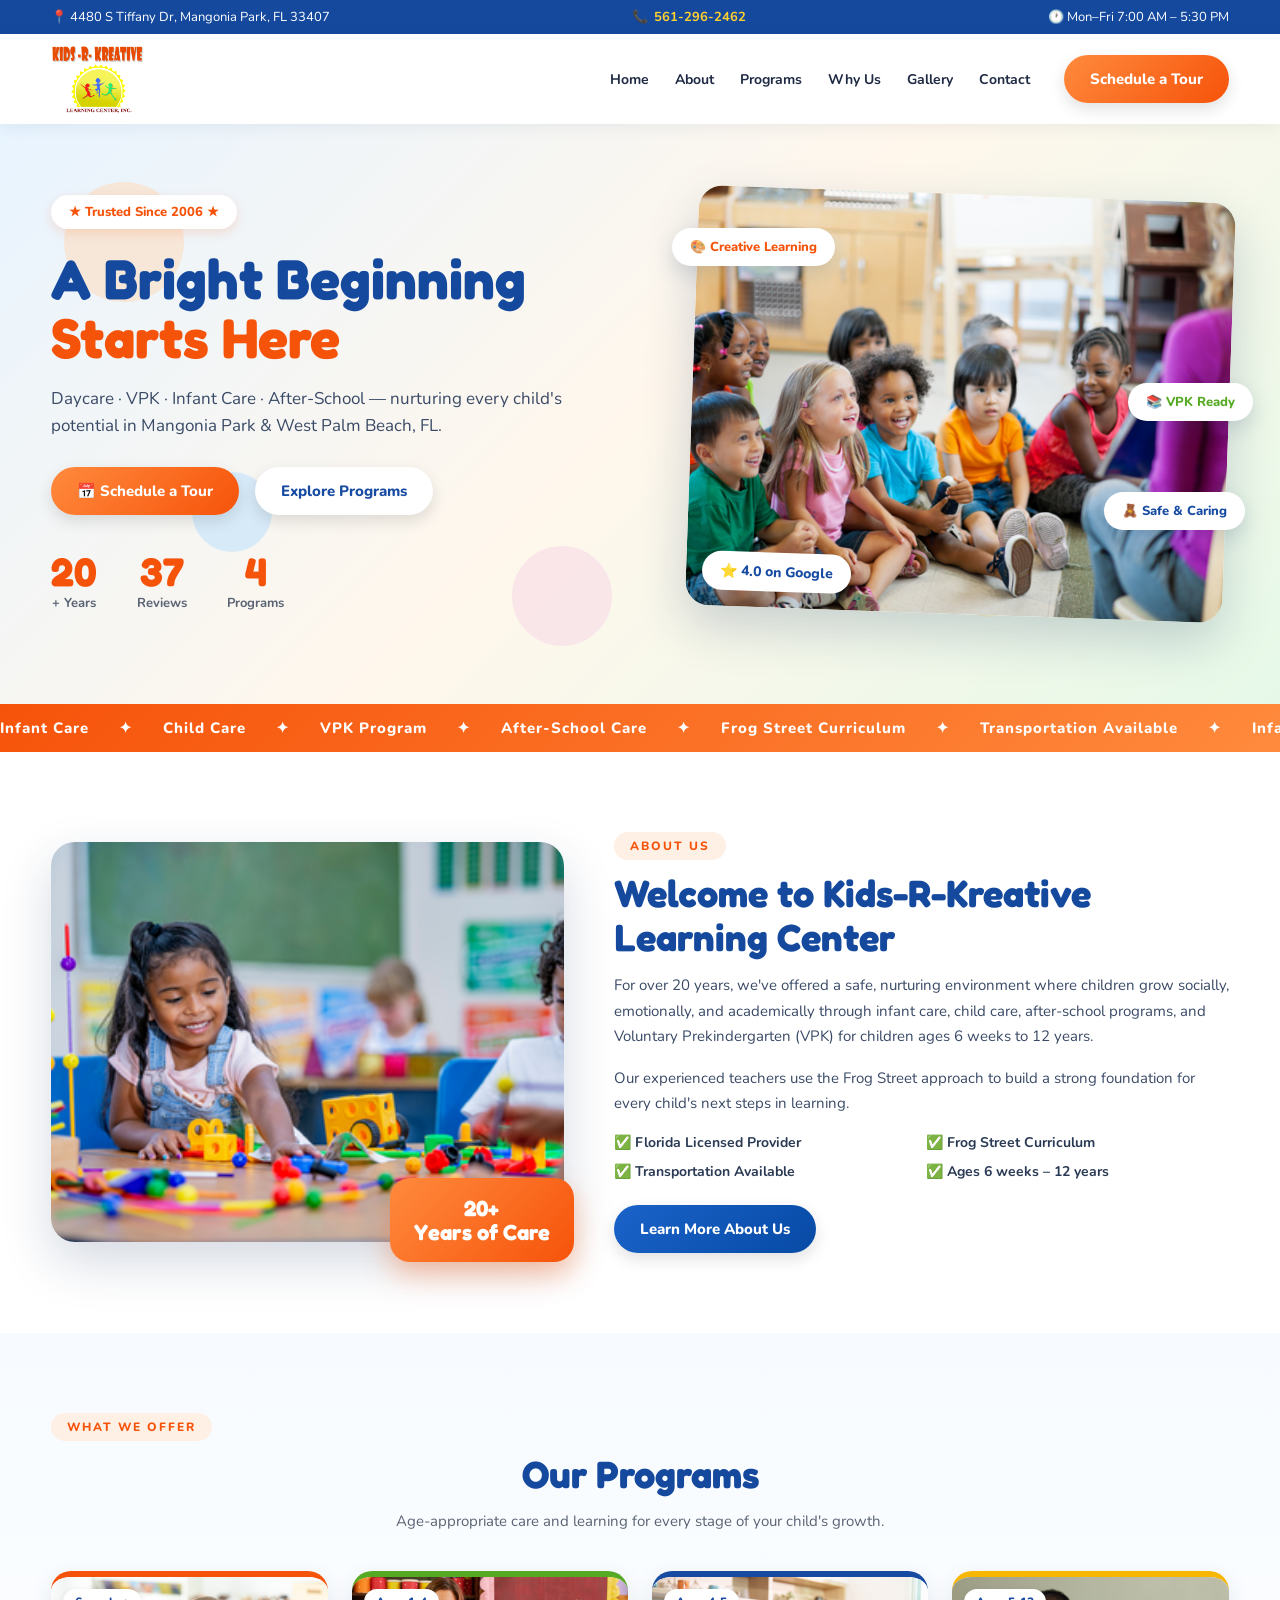
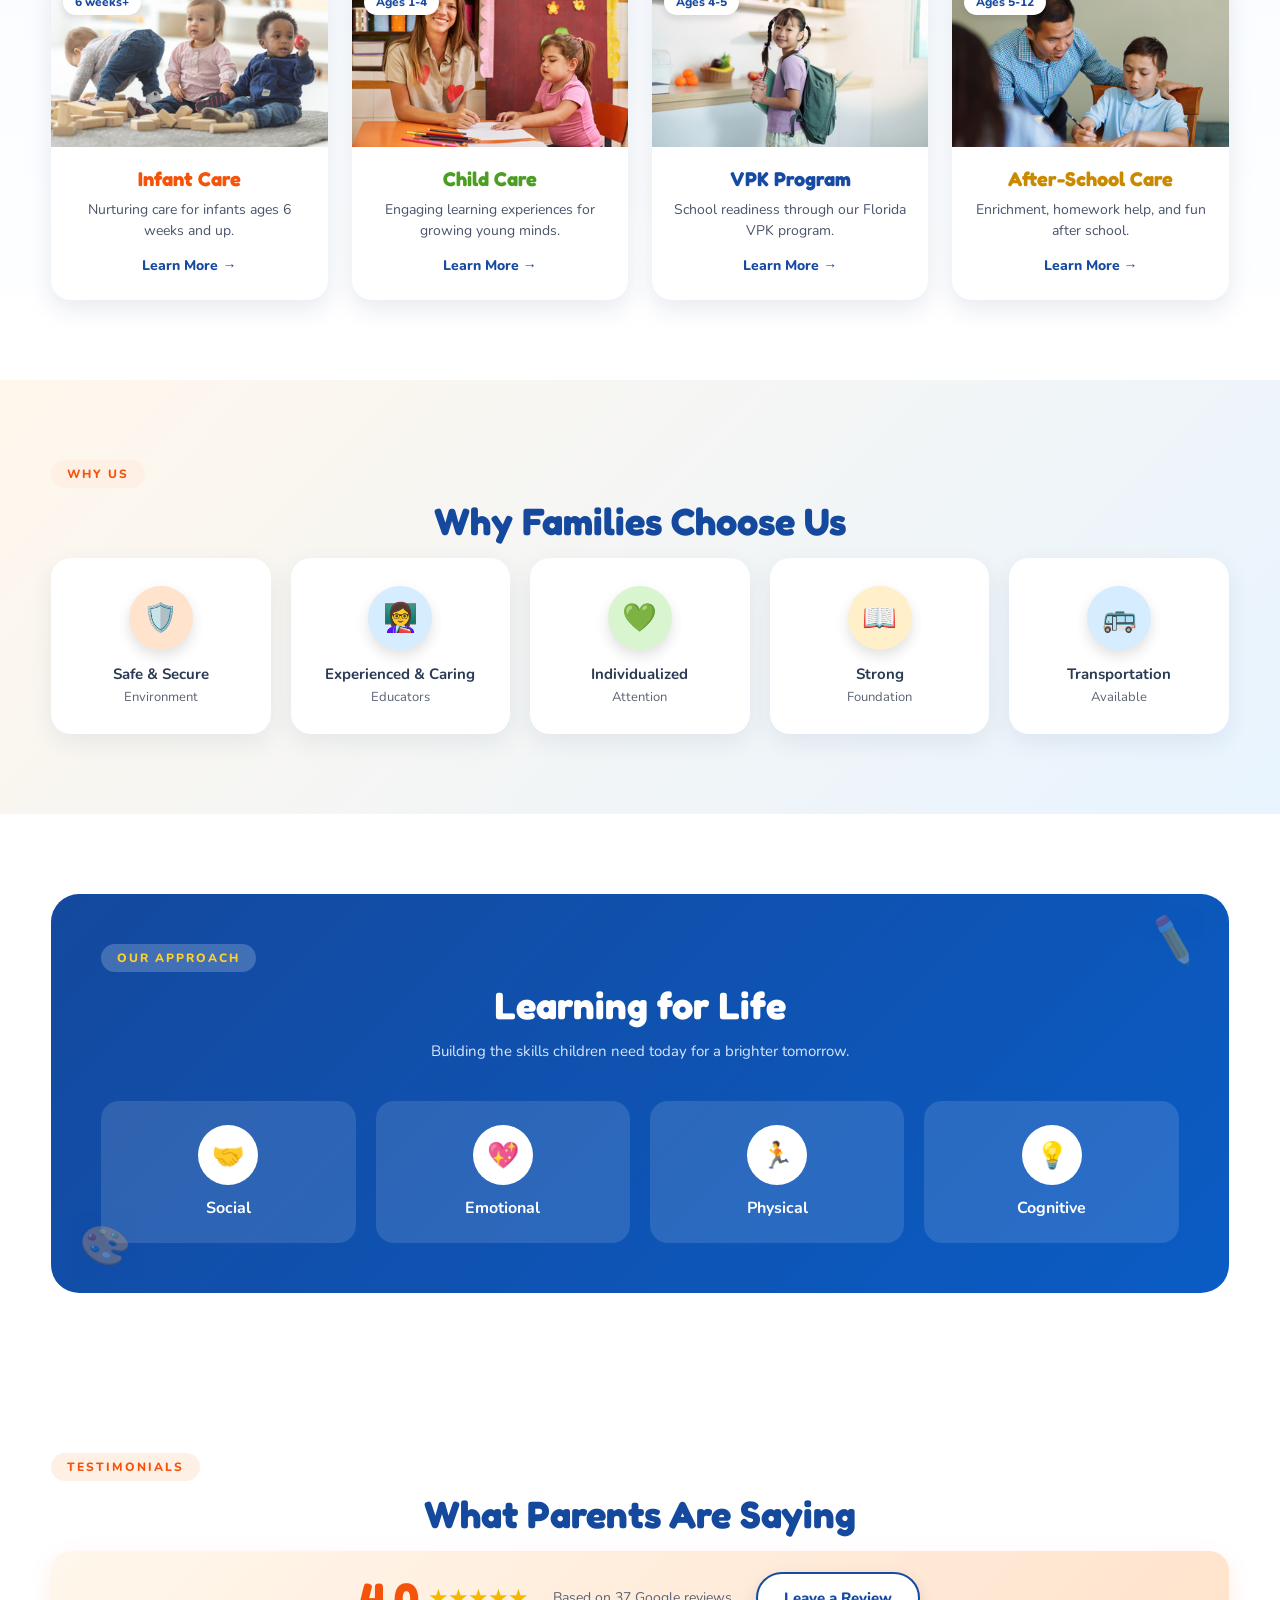
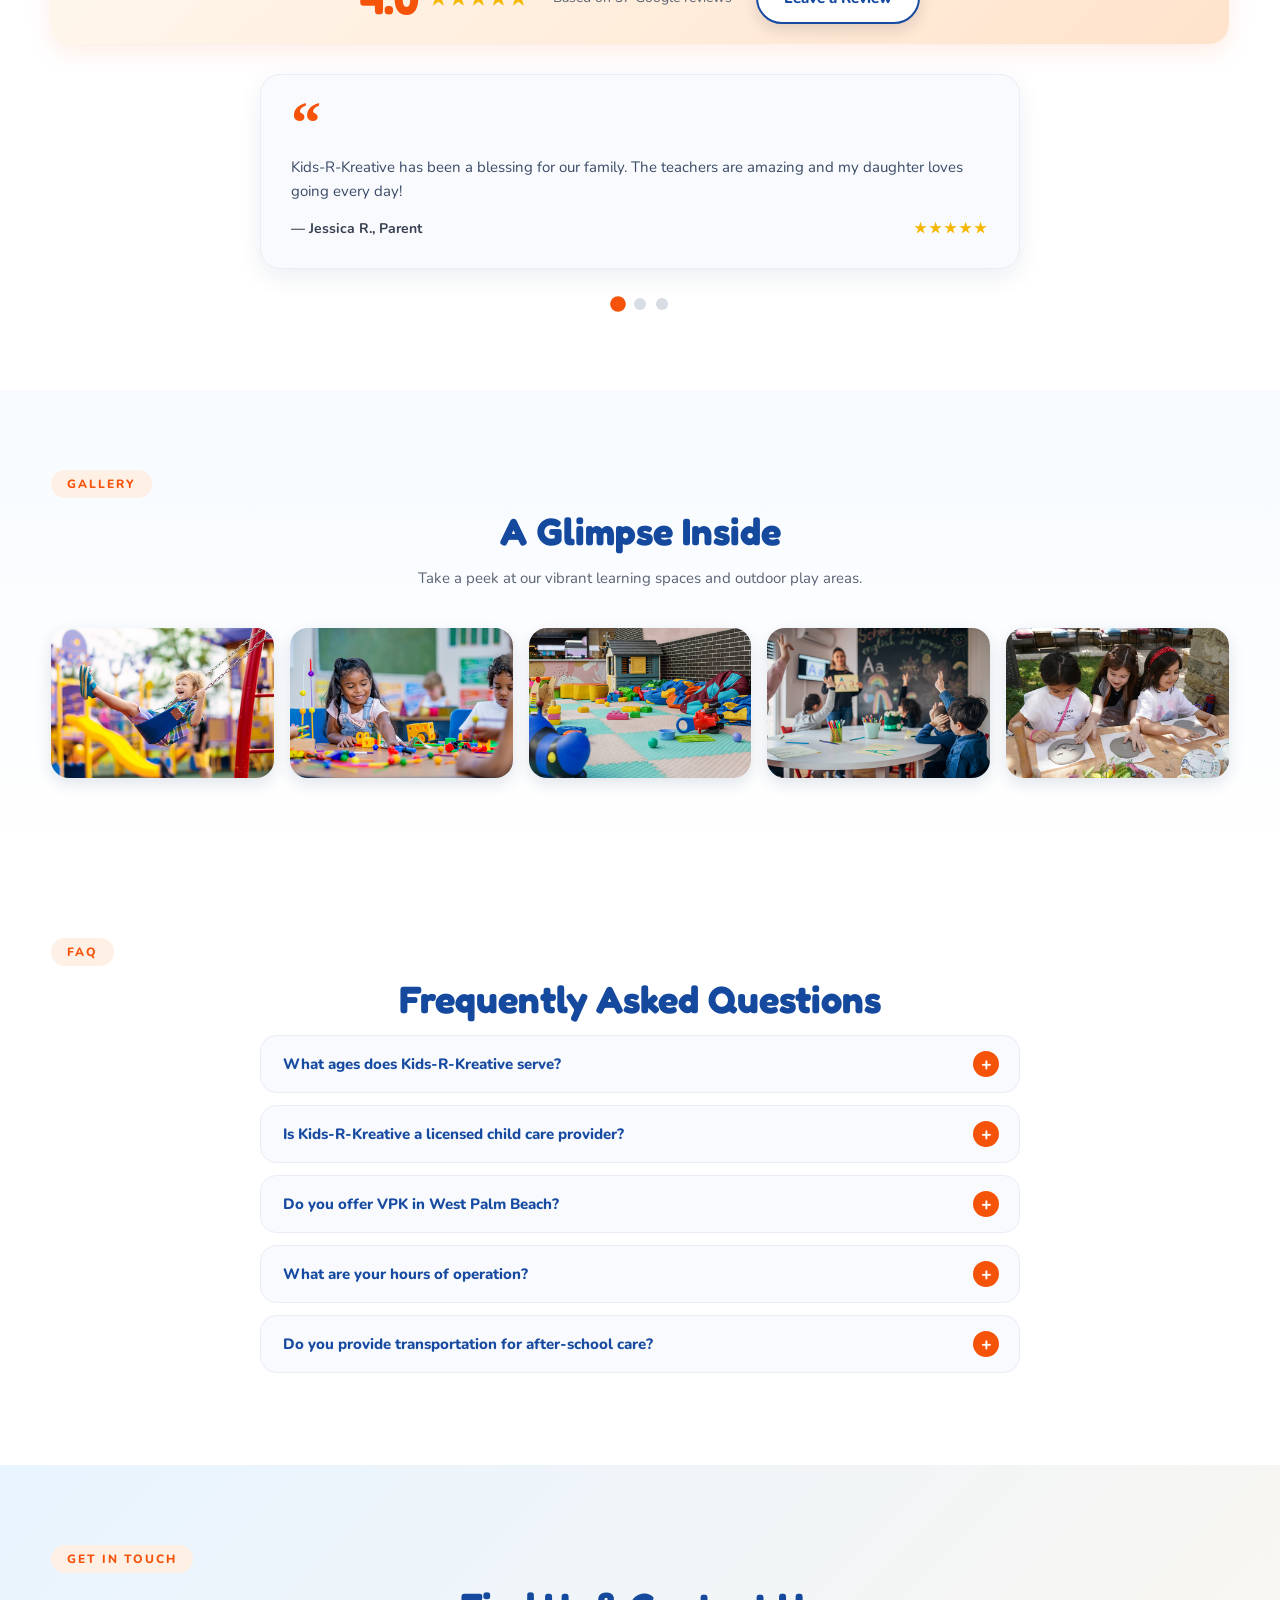
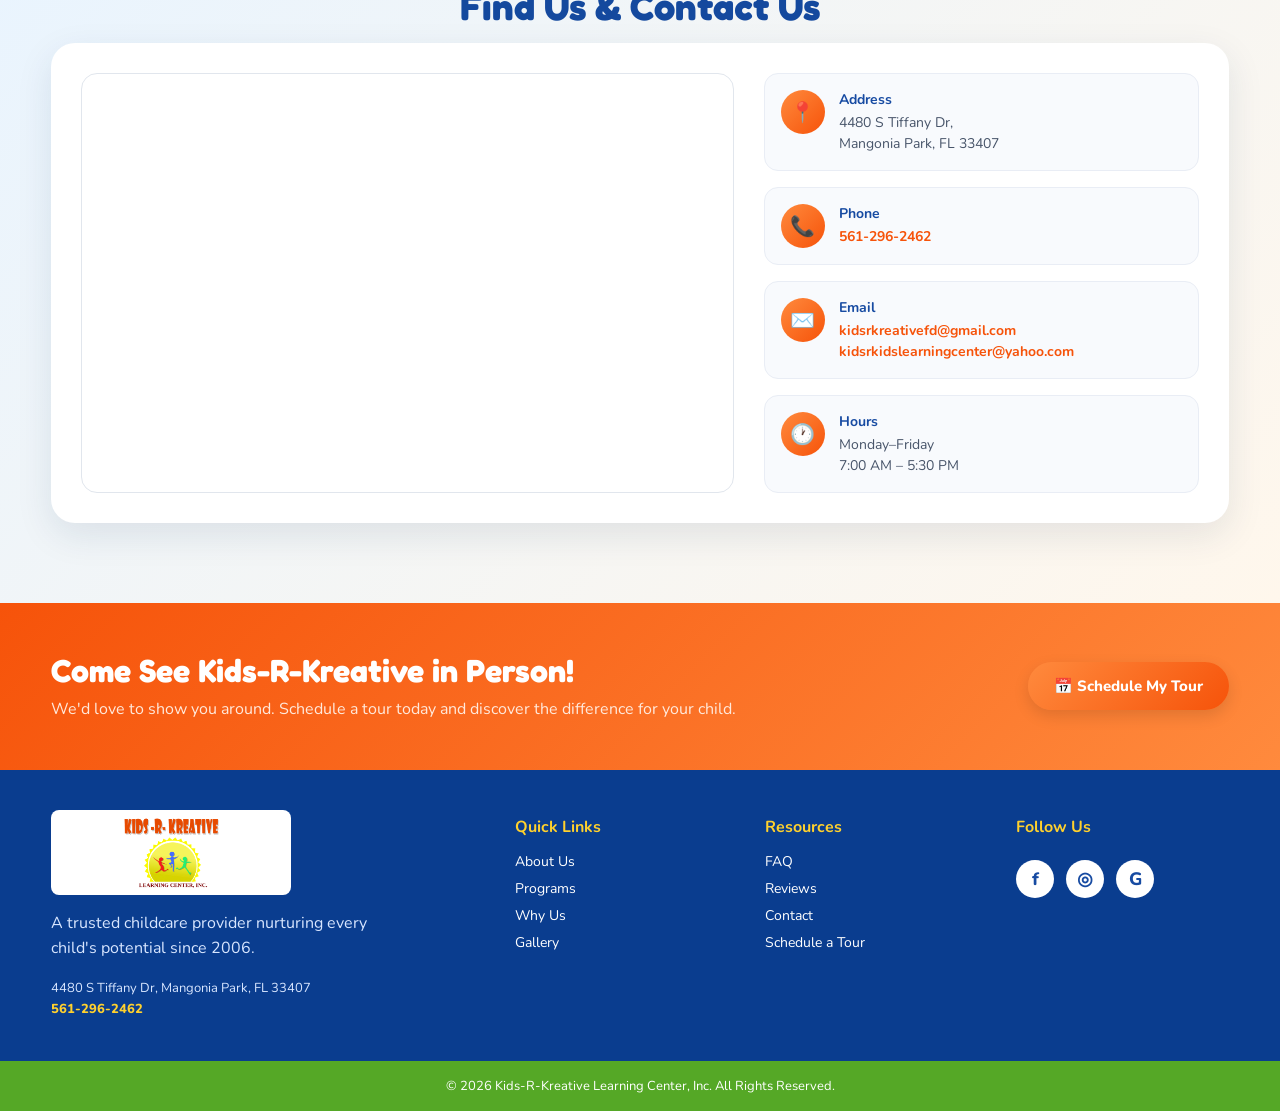
==== index2.html @ 8542444c "Add index2.html and style2.css with completely different modern bright layout" ====
<!doctype html>
<html lang="en">
<head>
  <meta charset="utf-8">
  <meta name="viewport" content="width=device-width, initial-scale=1">
  <title>Kids-R-Kreative Learning Center | Daycare & VPK in Mangonia Park, FL</title>
  <meta name="description" content="Kids-R-Kreative Learning Center offers trusted daycare, infant care, child care, VPK, and after-school programs in Mangonia Park & West Palm Beach, FL. Serving families since 2006. Call 561-296-2462.">
  <link rel="preconnect" href="https://fonts.googleapis.com">
  <link rel="preconnect" href="https://fonts.gstatic.com" crossorigin>
  <link href="https://fonts.googleapis.com/css2?family=Fredoka:wght@400;500;600;700&family=Nunito:wght@400;600;700;800&display=swap" rel="stylesheet">
  <link rel="stylesheet" href="style2.css">
</head>
<body>

  <!-- ===== Top Bar ===== -->
  <div class="topbar">
    <div class="container topbar-inner">
      <span class="topbar-item">📍 4480 S Tiffany Dr, Mangonia Park, FL 33407</span>
      <span class="topbar-item">📞 <a href="tel:+15612962462">561-296-2462</a></span>
      <span class="topbar-item">🕐 Mon–Fri 7:00 AM – 5:30 PM</span>
    </div>
  </div>

  <!-- ===== Header ===== -->
  <header class="header">
    <div class="container header-inner">
      <a href="#" class="logo"><img src="assets/kids-r-kreative-logo.png" alt="Kids-R-Kreative Learning Center, Inc."></a>
      <nav class="nav" id="nav">
        <a href="#home">Home</a>
        <a href="#about">About</a>
        <a href="#programs">Programs</a>
        <a href="#why">Why Us</a>
        <a href="#gallery">Gallery</a>
        <a href="#contact">Contact</a>
      </nav>
      <a class="btn btn-orange" href="#tour">Schedule a Tour</a>
      <button class="nav-toggle" id="navToggle" aria-label="Menu">☰</button>
    </div>
  </header>

  <!-- ===== Hero ===== -->
  <section class="hero" id="home">
    <div class="hero-bg">
      <span class="bubble b1"></span>
      <span class="bubble b2"></span>
      <span class="bubble b3"></span>
      <span class="bubble b4"></span>
      <span class="bubble b5"></span>
    </div>
    <div class="container hero-inner">
      <div class="hero-copy">
        <span class="hero-badge">★ Trusted Since 2006 ★</span>
        <h1>A Bright Beginning <span>Starts Here</span></h1>
        <p>Daycare · VPK · Infant Care · After-School — nurturing every child's potential in Mangonia Park & West Palm Beach, FL.</p>
        <div class="hero-actions">
          <a class="btn btn-orange" href="#tour">📅 Schedule a Tour</a>
          <a class="btn btn-white" href="#programs">Explore Programs</a>
        </div>
        <div class="hero-stats">
          <div class="stat"><strong data-count="20">0</strong><span>+ Years</span></div>
          <div class="stat"><strong data-count="37">0</strong><span>Reviews</span></div>
          <div class="stat"><strong data-count="4">0</strong><span>Programs</span></div>
        </div>
      </div>
      <div class="hero-visual">
        <div class="hero-card">
          <img src="assets/main-content-img.png" alt="Children learning at Kids-R-Kreative">
          <div class="hero-card-badge">⭐ 4.0 on Google</div>
        </div>
        <div class="float-chip chip-1">🎨 Creative Learning</div>
        <div class="float-chip chip-2">🧸 Safe & Caring</div>
        <div class="float-chip chip-3">📚 VPK Ready</div>
      </div>
    </div>
  </section>

  <!-- ===== Marquee ===== -->
  <div class="marquee">
    <div class="marquee-track">
      <span>Infant Care</span><span>✦</span><span>Child Care</span><span>✦</span><span>VPK Program</span><span>✦</span><span>After-School Care</span><span>✦</span><span>Frog Street Curriculum</span><span>✦</span><span>Transportation Available</span><span>✦</span>
      <span>Infant Care</span><span>✦</span><span>Child Care</span><span>✦</span><span>VPK Program</span><span>✦</span><span>After-School Care</span><span>✦</span><span>Frog Street Curriculum</span><span>✦</span><span>Transportation Available</span><span>✦</span>
    </div>
  </div>

  <!-- ===== About ===== -->
  <section class="about section" id="about">
    <div class="container about-inner">
      <div class="about-visual">
        <img src="assets/classroom-fun.png" alt="Classroom fun at Kids-R-Kreative">
        <div class="about-exp">20+<br>Years of Care</div>
      </div>
      <div class="about-copy">
        <span class="tag">About Us</span>
        <h2>Welcome to Kids-R-Kreative Learning Center</h2>
        <p>For over 20 years, we've offered a safe, nurturing environment where children grow socially, emotionally, and academically through infant care, child care, after-school programs, and Voluntary Prekindergarten (VPK) for children ages 6 weeks to 12 years.</p>
        <p>Our experienced teachers use the Frog Street approach to build a strong foundation for every child's next steps in learning.</p>
        <ul class="about-list">
          <li>✅ Florida Licensed Provider</li>
          <li>✅ Frog Street Curriculum</li>
          <li>✅ Transportation Available</li>
          <li>✅ Ages 6 weeks – 12 years</li>
        </ul>
        <a class="btn btn-blue" href="#tour">Learn More About Us</a>
      </div>
    </div>
  </section>

  <!-- ===== Programs ===== -->
  <section class="programs section" id="programs">
    <div class="container">
      <span class="tag">What We Offer</span>
      <h2 class="center">Our Programs</h2>
      <p class="center sub">Age-appropriate care and learning for every stage of your child's growth.</p>
      <div class="program-grid">
        <article class="p-card p-orange">
          <div class="p-img"><img src="assets/infant-care.png" alt="Infant care"><span class="p-tag">6 weeks+</span></div>
          <div class="p-body">
            <h3>Infant Care</h3>
            <p>Nurturing care for infants ages 6 weeks and up.</p>
            <a href="#">Learn More →</a>
          </div>
        </article>
        <article class="p-card p-green">
          <div class="p-img"><img src="assets/child-care.png" alt="Child care"><span class="p-tag">Ages 1-4</span></div>
          <div class="p-body">
            <h3>Child Care</h3>
            <p>Engaging learning experiences for growing young minds.</p>
            <a href="#">Learn More →</a>
          </div>
        </article>
        <article class="p-card p-blue">
          <div class="p-img"><img src="assets/vpk-program.png" alt="VPK program"><span class="p-tag">Ages 4-5</span></div>
          <div class="p-body">
            <h3>VPK Program</h3>
            <p>School readiness through our Florida VPK program.</p>
            <a href="#">Learn More →</a>
          </div>
        </article>
        <article class="p-card p-gold">
          <div class="p-img"><img src="assets/after-school-care.png" alt="After-school care"><span class="p-tag">Ages 5-12</span></div>
          <div class="p-body">
            <h3>After-School Care</h3>
            <p>Enrichment, homework help, and fun after school.</p>
            <a href="#">Learn More →</a>
          </div>
        </article>
      </div>
    </div>
  </section>

  <!-- ===== Why Us ===== -->
  <section class="why section" id="why">
    <div class="container">
      <span class="tag">Why Us</span>
      <h2 class="center">Why Families Choose Us</h2>
      <div class="why-grid">
        <div class="why-card">
          <div class="why-icon orange">🛡️</div>
          <h3>Safe & Secure</h3>
          <p>Environment</p>
        </div>
        <div class="why-card">
          <div class="why-icon blue">👩‍🏫</div>
          <h3>Experienced & Caring</h3>
          <p>Educators</p>
        </div>
        <div class="why-card">
          <div class="why-icon green">💚</div>
          <h3>Individualized</h3>
          <p>Attention</p>
        </div>
        <div class="why-card">
          <div class="why-icon gold">📖</div>
          <h3>Strong</h3>
          <p>Foundation</p>
        </div>
        <div class="why-card">
          <div class="why-icon blue">🚌</div>
          <h3>Transportation</h3>
          <p>Available</p>
        </div>
      </div>
    </div>
  </section>

  <!-- ===== Learning Approach ===== -->
  <section class="learning section">
    <div class="container learning-box">
      <span class="tag">Our Approach</span>
      <h2 class="center">Learning for Life</h2>
      <p class="center sub">Building the skills children need today for a brighter tomorrow.</p>
      <div class="learning-grid">
        <div class="learn-item">
          <div class="learn-icon orange">🤝</div>
          <strong>Social</strong>
        </div>
        <div class="learn-item">
          <div class="learn-icon blue">💖</div>
          <strong>Emotional</strong>
        </div>
        <div class="learn-item">
          <div class="learn-icon green">🏃</div>
          <strong>Physical</strong>
        </div>
        <div class="learn-item">
          <div class="learn-icon gold">💡</div>
          <strong>Cognitive</strong>
        </div>
      </div>
    </div>
  </section>

  <!-- ===== Testimonials ===== -->
  <section class="testimonials section" id="testimonials">
    <div class="container">
      <span class="tag">Testimonials</span>
      <h2 class="center">What Parents Are Saying</h2>
      <div class="rating-banner">
        <div class="rating-big">4.0 <span>★★★★★</span></div>
        <p>Based on 37 Google reviews</p>
        <a class="btn btn-outline" href="#">Leave a Review</a>
      </div>
      <div class="testimonial-slider" id="slider">
        <div class="slide active">
          <div class="quote">“</div>
          <p>Kids-R-Kreative has been a blessing for our family. The teachers are amazing and my daughter loves going every day!</p>
          <footer>— Jessica R., Parent <b>★★★★★</b></footer>
        </div>
        <div class="slide">
          <div class="quote">“</div>
          <p>The VPK program prepared my son so well for kindergarten. We are so grateful for the caring and supportive environment.</p>
          <footer>— Michael T., Parent <b>★★★★★</b></footer>
        </div>
        <div class="slide">
          <div class="quote">“</div>
          <p>The staff truly cares about the kids. Communication is excellent and I feel confident leaving my child here.</p>
          <footer>— Ashley P., Parent <b>★★★★★</b></footer>
        </div>
      </div>
      <div class="slider-dots" id="dots">
        <button class="dot active" data-slide="0"></button>
        <button class="dot" data-slide="1"></button>
        <button class="dot" data-slide="2"></button>
      </div>
    </div>
  </section>

  <!-- ===== Gallery ===== -->
  <section class="gallery section" id="gallery">
    <div class="container">
      <span class="tag">Gallery</span>
      <h2 class="center">A Glimpse Inside</h2>
      <p class="center sub">Take a peek at our vibrant learning spaces and outdoor play areas.</p>
      <div class="gallery-grid">
        <figure class="g-item"><img src="assets/outdoor-play.png" alt="Outdoor play"><figcaption>Outdoor Play</figcaption></figure>
        <figure class="g-item"><img src="assets/classroom-fun.png" alt="Classroom fun"><figcaption>Classroom Fun</figcaption></figure>
        <figure class="g-item"><img src="assets/play-equipment.png" alt="Play equipment"><figcaption>Play Equipment</figcaption></figure>
        <figure class="g-item"><img src="assets/learning-spaces.png" alt="Learning spaces"><figcaption>Learning Spaces</figcaption></figure>
        <figure class="g-item"><img src="assets/outdoor-learning.png" alt="Outdoor learning"><figcaption>Outdoor Learning</figcaption></figure>
      </div>
    </div>
  </section>

  <!-- ===== FAQ ===== -->
  <section class="faq section" id="faq">
    <div class="container">
      <span class="tag">FAQ</span>
      <h2 class="center">Frequently Asked Questions</h2>
      <div class="faq-list">
        <details class="faq-item">
          <summary>What ages does Kids-R-Kreative serve?</summary>
          <p>We care for children ages 6 weeks to 12 years, offering infant care, child care, VPK, and after-school programs in Mangonia Park, FL.</p>
        </details>
        <details class="faq-item">
          <summary>Is Kids-R-Kreative a licensed child care provider?</summary>
          <p>Yes, we are a Florida-licensed child care provider serving families in Mangonia Park, West Palm Beach, and Riviera Beach since 2006.</p>
        </details>
        <details class="faq-item">
          <summary>Do you offer VPK in West Palm Beach?</summary>
          <p>Yes! We are a VPK provider offering school-readiness programs for children ages 4–5 using the Frog Street curriculum.</p>
        </details>
        <details class="faq-item">
          <summary>What are your hours of operation?</summary>
          <p>We are open Monday through Friday from 7:00 AM to 5:30 PM at 4480 S Tiffany Dr, Mangonia Park, FL 33407.</p>
        </details>
        <details class="faq-item">
          <summary>Do you provide transportation for after-school care?</summary>
          <p>Yes, transportation is available for our after-school program. Contact us at 561-296-2462 for details.</p>
        </details>
      </div>
    </div>
  </section>

  <!-- ===== Contact ===== -->
  <section class="contact section" id="contact">
    <div class="container">
      <span class="tag">Get In Touch</span>
      <h2 class="center">Find Us & Contact Us</h2>
      <div class="contact-grid">
        <div class="map-wrap">
          <iframe
            src="https://www.google.com/maps?q=4480%20S%20Tiffany%20Dr%2C%20Mangonia%20Park%2C%20FL%2033407&output=embed"
            width="100%" height="100%" style="border:0;" allowfullscreen="" loading="lazy"
            referrerpolicy="no-referrer-when-downgrade"
            title="Map showing Kids-R-Kreative location in Mangonia Park, Florida"></iframe>
        </div>
        <div class="contact-info">
          <div class="c-item">
            <span class="c-icon">📍</span>
            <div><strong>Address</strong><p>4480 S Tiffany Dr,<br>Mangonia Park, FL 33407</p></div>
          </div>
          <div class="c-item">
            <span class="c-icon">📞</span>
            <div><strong>Phone</strong><p><a href="tel:+15612962462">561-296-2462</a></p></div>
          </div>
          <div class="c-item">
            <span class="c-icon">✉️</span>
            <div><strong>Email</strong><p><a href="mailto:kidsrkreativefd@gmail.com">kidsrkreativefd@gmail.com</a><br><a href="mailto:kidsrkidslearningcenter@yahoo.com">kidsrkidslearningcenter@yahoo.com</a></p></div>
          </div>
          <div class="c-item">
            <span class="c-icon">🕐</span>
            <div><strong>Hours</strong><p>Monday–Friday<br>7:00 AM – 5:30 PM</p></div>
          </div>
        </div>
      </div>
    </div>
  </section>

  <!-- ===== Tour CTA ===== -->
  <section class="tour section" id="tour">
    <div class="container tour-inner">
      <div>
        <h2>Come See Kids-R-Kreative in Person!</h2>
        <p>We'd love to show you around. Schedule a tour today and discover the difference for your child.</p>
      </div>
      <a class="btn btn-orange" href="#">📅 Schedule My Tour</a>
    </div>
  </section>

  <!-- ===== Footer ===== -->
  <footer class="footer">
    <div class="container footer-grid">
      <div class="f-brand">
        <img src="assets/kids-r-kreative-logo.png" alt="Kids-R-Kreative Learning Center, Inc.">
        <p>A trusted childcare provider nurturing every child's potential since 2006.</p>
        <p class="f-nap">4480 S Tiffany Dr, Mangonia Park, FL 33407<br><a href="tel:+15612962462">561-296-2462</a></p>
      </div>
      <div class="f-col">
        <h4>Quick Links</h4>
        <a href="#about">About Us</a>
        <a href="#programs">Programs</a>
        <a href="#why">Why Us</a>
        <a href="#gallery">Gallery</a>
      </div>
      <div class="f-col">
        <h4>Resources</h4>
        <a href="#faq">FAQ</a>
        <a href="#testimonials">Reviews</a>
        <a href="#contact">Contact</a>
        <a href="#tour">Schedule a Tour</a>
      </div>
      <div class="f-col">
        <h4>Follow Us</h4>
        <div class="socials">
          <a href="#">f</a>
          <a href="#">◎</a>
          <a href="#">G</a>
        </div>
      </div>
    </div>
    <div class="copyright">© 2026 Kids-R-Kreative Learning Center, Inc. All Rights Reserved.</div>
  </footer>

  <script>
    // Mobile nav toggle
    document.getElementById('navToggle').addEventListener('click', function() {
      document.getElementById('nav').classList.toggle('open');
    });

    // Animated counters
    const counters = document.querySelectorAll('[data-count]');
    const counterObserver = new IntersectionObserver((entries) => {
      entries.forEach(entry => {
        if (entry.isIntersecting) {
          const el = entry.target;
          const target = +el.dataset.count;
          let count = 0;
          const step = Math.max(1, Math.ceil(target / 40));
          const timer = setInterval(() => {
            count += step;
            if (count >= target) { count = target; clearInterval(timer); }
            el.textContent = count;
          }, 40);
          counterObserver.unobserve(el);
        }
      });
    }, { threshold: 0.5 });
    counters.forEach(c => counterObserver.observe(c));

    // Testimonial slider
    const slides = document.querySelectorAll('.slide');
    const dots = document.querySelectorAll('.dot');
    let current = 0;
    function showSlide(i) {
      slides.forEach(s => s.classList.remove('active'));
      dots.forEach(d => d.classList.remove('active'));
      slides[i].classList.add('active');
      dots[i].classList.add('active');
    }
    dots.forEach(d => d.addEventListener('click', () => {
      current = +d.dataset.slide;
      showSlide(current);
    }));
    setInterval(() => {
      current = (current + 1) % slides.length;
      showSlide(current);
    }, 5000);

    // Scroll reveal
    const revealEls = document.querySelectorAll('.section');
    const revealObserver = new IntersectionObserver((entries) => {
      entries.forEach(entry => {
        if (entry.isIntersecting) {
          entry.target.classList.add('revealed');
        }
      });
    }, { threshold: 0.1 });
    revealEls.forEach(el => revealObserver.observe(el));
  </script>
</body>
</html>
---- style2.css ----
/* ===== Reset & Base ===== */
*{box-sizing:border-box}
html{scroll-behavior:smooth}
body{
  margin:0;
  font-family:'Nunito',Arial,Helvetica,sans-serif;
  color:#1f2a44;
  background:#fff;
  overflow-x:hidden;
}
img{max-width:100%;display:block}
a{text-decoration:none;color:inherit}
.container{width:min(1200px,92%);margin:auto;position:relative;z-index:2}
.section{padding:80px 0}
.center{text-align:center}
.sub{color:#5a6373;font-size:15px;margin:0 0 40px}
.tag{display:inline-block;background:#fff0e6;color:#f6530a;font-weight:800;font-size:12px;letter-spacing:2px;text-transform:uppercase;padding:6px 16px;border-radius:30px;margin-bottom:12px}
h2{font-family:'Fredoka',cursive;font-size:38px;color:#14499e;margin:0 0 14px;line-height:1.15}
h2.center{text-align:center}

/* ===== Buttons ===== */
.btn{display:inline-flex;align-items:center;justify-content:center;gap:8px;border-radius:50px;padding:14px 26px;font-weight:800;font-size:15px;transition:.3s;cursor:pointer;border:0;box-shadow:0 6px 16px rgba(0,0,0,.12)}
.btn-orange{background:linear-gradient(135deg,#ff8a3d,#f6530a);color:#fff}
.btn-orange:hover{transform:translateY(-3px) scale(1.02);box-shadow:0 12px 24px rgba(246,83,10,.35)}
.btn-blue{background:linear-gradient(135deg,#1a63c9,#074aa5);color:#fff}
.btn-blue:hover{transform:translateY(-3px);box-shadow:0 12px 24px rgba(7,74,165,.3)}
.btn-white{background:#fff;color:#174ba2}
.btn-white:hover{transform:translateY(-3px);box-shadow:0 12px 24px rgba(255,255,255,.4)}
.btn-outline{border:2px solid #174ba2;color:#174ba2;background:#fff}
.btn-outline:hover{background:#174ba2;color:#fff;transform:translateY(-3px)}

/* ===== Top Bar ===== */
.topbar{background:#14499e;color:#fff;font-size:13px;padding:8px 0}
.topbar-inner{display:flex;justify-content:space-between;gap:20px;flex-wrap:wrap}
.topbar-item{display:inline-flex;align-items:center;gap:6px}
.topbar-item a{color:#ffd12d;font-weight:700}

/* ===== Header ===== */
.header{background:#fff;position:sticky;top:0;z-index:50;box-shadow:0 2px 16px rgba(20,52,93,.08)}
.header-inner{display:flex;align-items:center;gap:24px;height:90px}
.logo{width:220px;flex:0 0 auto}
.logo img{width:100%;height:70px;object-fit:contain;object-position:left center}
.nav{display:flex;align-items:center;gap:26px;margin-left:auto;font-size:14px;font-weight:700}
.nav a{position:relative;padding:8px 0;transition:color .2s}
.nav a::after{content:'';position:absolute;left:0;bottom:0;width:0;height:3px;border-radius:3px;background:#f6530a;transition:width .25s}
.nav a:hover{color:#f6530a}
.nav a:hover::after{width:100%}
.header .btn{margin-left:10px}
.nav-toggle{display:none;margin-left:auto;border:0;background:transparent;font-size:28px;cursor:pointer}

/* ===== Hero ===== */
.hero{position:relative;background:linear-gradient(135deg,#e8f4ff 0%,#fff7ec 50%,#e6f9e8 100%);padding:70px 0 90px;overflow:hidden}
.hero-bg{position:absolute;inset:0;pointer-events:none}
.bubble{position:absolute;border-radius:50%;opacity:.5;animation:float 8s ease-in-out infinite}
.b1{width:120px;height:120px;background:#ffd9b8;top:10%;left:5%}
.b2{width:80px;height:80px;background:#b8e0ff;top:60%;left:15%;animation-delay:1s}
.b3{width:150px;height:150px;background:#c9f0d0;top:15%;right:8%;animation-delay:2s}
.b4{width:70px;height:70px;background:#ffe9a8;bottom:15%;right:20%;animation-delay:3s}
.b5{width:100px;height:100px;background:#f7d6e8;bottom:10%;left:40%;animation-delay:1.5s}
@keyframes float{0%,100%{transform:translateY(0) scale(1)}50%{transform:translateY(-20px) scale(1.05)}}
.hero-inner{display:grid;grid-template-columns:1.1fr 1fr;gap:50px;align-items:center}
.hero-badge{display:inline-block;background:#fff;color:#f6530a;font-weight:800;font-size:13px;padding:8px 18px;border-radius:30px;margin-bottom:20px;box-shadow:0 4px 12px rgba(246,83,10,.15)}
.hero h1{font-family:'Fredoka',cursive;font-size:56px;line-height:1.05;margin:0 0 18px;color:#14499e;font-weight:700}
.hero h1 span{color:#f6530a;display:block}
.hero-copy>p{font-size:17px;line-height:1.6;color:#3a4a66;margin:0 0 28px;max-width:520px}
.hero-actions{display:flex;gap:16px;flex-wrap:wrap;margin-bottom:36px}
.hero-stats{display:flex;gap:40px}
.stat{text-align:center}
.stat strong{display:block;font-family:'Fredoka',cursive;font-size:40px;color:#f6530a;line-height:1}
.stat span{font-size:13px;color:#5a6373;font-weight:700}
.hero-visual{position:relative}
.hero-card{position:relative;border-radius:24px;overflow:hidden;box-shadow:0 20px 50px rgba(20,52,93,.2);transform:rotate(2deg)}
.hero-card img{width:100%;height:420px;object-fit:cover}
.hero-card-badge{position:absolute;bottom:16px;left:16px;background:#fff;color:#174ba2;font-weight:800;font-size:14px;padding:10px 18px;border-radius:30px;box-shadow:0 6px 16px rgba(0,0,0,.15)}
.float-chip{position:absolute;background:#fff;border-radius:30px;padding:10px 18px;font-weight:800;font-size:13px;box-shadow:0 8px 20px rgba(20,52,93,.15);animation:float 5s ease-in-out infinite}
.chip-1{top:8%;left:-20px;color:#f6530a}
.chip-2{bottom:20%;right:-16px;color:#174ba2;animation-delay:1s}
.chip-3{top:45%;right:-24px;color:#56aa23;animation-delay:2s}

/* ===== Marquee ===== */
.marquee{background:linear-gradient(135deg,#f6530a,#ff8a3d);color:#fff;overflow:hidden;padding:14px 0}
.marquee-track{display:flex;gap:30px;white-space:nowrap;animation:scroll 25s linear infinite;font-weight:800;font-size:15px;letter-spacing:1px}
@keyframes scroll{0%{transform:translateX(0)}100%{transform:translateX(-50%)}}

/* ===== About ===== */
.about{background:#fff}
.about-inner{display:grid;grid-template-columns:1fr 1.2fr;gap:50px;align-items:center}
.about-visual{position:relative}
.about-visual img{width:100%;height:400px;object-fit:cover;border-radius:24px;box-shadow:0 20px 50px rgba(20,52,93,.18)}
.about-exp{position:absolute;bottom:-20px;right:-10px;background:linear-gradient(135deg,#ff8a3d,#f6530a);color:#fff;font-family:'Fredoka',cursive;font-weight:700;font-size:22px;text-align:center;padding:18px 24px;border-radius:20px;box-shadow:0 12px 28px rgba(246,83,10,.35);line-height:1.1}
.about-copy p{font-size:15px;line-height:1.7;color:#3a4a66;margin:0 0 16px}
.about-list{list-style:none;padding:0;margin:0 0 24px;display:grid;grid-template-columns:1fr 1fr;gap:10px}
.about-list li{font-size:14px;font-weight:700;color:#2a3a55}

/* ===== Programs ===== */
.programs{background:linear-gradient(180deg,#f7fbff,#fff)}
.program-grid{display:grid;grid-template-columns:repeat(4,1fr);gap:24px}
.p-card{border-radius:20px;background:#fff;box-shadow:0 8px 24px rgba(20,52,93,.1);overflow:hidden;transition:transform .3s,box-shadow .3s;border-top:6px solid transparent}
.p-card:hover{transform:translateY(-10px);box-shadow:0 18px 40px rgba(20,52,93,.18)}
.p-orange{border-top-color:#f6530a}
.p-green{border-top-color:#56aa23}
.p-blue{border-top-color:#174ba2}
.p-gold{border-top-color:#f7b600}
.p-img{position:relative;overflow:hidden}
.p-img img{width:100%;height:170px;object-fit:cover;transition:transform .4s}
.p-card:hover .p-img img{transform:scale(1.1)}
.p-tag{position:absolute;top:12px;left:12px;background:#fff;color:#174ba2;font-weight:800;font-size:12px;padding:5px 12px;border-radius:20px;box-shadow:0 3px 8px rgba(0,0,0,.12)}
.p-body{padding:20px 18px 24px;text-align:center}
.p-body h3{margin:0 0 8px;font-size:20px;font-family:'Fredoka',cursive}
.p-orange .p-body h3{color:#f6530a}
.p-green .p-body h3{color:#4c9e23}
.p-blue .p-body h3{color:#174ba2}
.p-gold .p-body h3{color:#c98a00}
.p-body p{font-size:14px;line-height:1.55;color:#49536a;min-height:42px;margin:0 0 12px}
.p-body a{font-weight:800;font-size:14px;color:#174ba2;display:inline-block;transition:transform .2s}
.p-body a:hover{transform:translateX(4px)}

/* ===== Why Us ===== */
.why{background:linear-gradient(135deg,#fff7ec,#e8f4ff)}
.why-grid{display:grid;grid-template-columns:repeat(5,1fr);gap:20px}
.why-card{background:#fff;border-radius:20px;padding:28px 20px;text-align:center;box-shadow:0 8px 24px rgba(20,52,93,.08);transition:transform .3s,box-shadow .3s}
.why-card:hover{transform:translateY(-8px) rotate(-2deg);box-shadow:0 16px 36px rgba(20,52,93,.15)}
.why-icon{width:64px;height:64px;border-radius:50%;display:grid;place-items:center;font-size:28px;margin:0 auto 14px;box-shadow:0 6px 14px rgba(0,0,0,.12)}
.why-icon.orange{background:#ffe3cc}
.why-icon.blue{background:#d6ecff}
.why-icon.green{background:#d9f5d0}
.why-icon.gold{background:#fff0c9}
.why-card h3{font-size:15px;margin:0 0 4px;color:#2a3a55}
.why-card p{font-size:13px;color:#5a6373;margin:0}

/* ===== Learning ===== */
.learning-box{background:linear-gradient(135deg,#14499e,#0a5cc4);border-radius:28px;padding:50px;color:#fff;position:relative;overflow:hidden}
.learning-box::before{content:'✏️';position:absolute;top:20px;right:30px;font-size:40px;opacity:.3;transform:rotate(15deg)}
.learning-box::after{content:'🎨';position:absolute;bottom:20px;left:30px;font-size:40px;opacity:.3;transform:rotate(-15deg)}
.learning-box .tag{background:rgba(255,255,255,.2);color:#ffd12d}
.learning-box h2{color:#fff}
.learning-box .sub{color:#d8e6ff}
.learning-grid{display:grid;grid-template-columns:repeat(4,1fr);gap:20px}
.learn-item{background:rgba(255,255,255,.12);border-radius:18px;padding:24px;text-align:center;transition:transform .3s,background .3s}
.learn-item:hover{transform:translateY(-6px);background:rgba(255,255,255,.2)}
.learn-icon{width:60px;height:60px;border-radius:50%;display:grid;place-items:center;font-size:26px;margin:0 auto 12px;background:#fff}
.learn-item strong{font-size:16px;color:#fff}

/* ===== Testimonials ===== */
.testimonials{background:#fff}
.rating-banner{display:flex;align-items:center;justify-content:center;gap:24px;flex-wrap:wrap;margin-bottom:30px;background:linear-gradient(135deg,#fff7ec,#ffe3cc);border-radius:20px;padding:20px 30px;box-shadow:0 8px 24px rgba(246,83,10,.1)}
.rating-big{font-family:'Fredoka',cursive;font-size:44px;color:#f6530a;font-weight:700;display:flex;align-items:center;gap:10px}
.rating-big span{font-size:20px;color:#f6b700;letter-spacing:2px}
.rating-banner p{font-size:14px;color:#5a6373;margin:0}
.testimonial-slider{max-width:760px;margin:0 auto;position:relative;min-height:200px}
.slide{position:absolute;inset:0;opacity:0;transform:translateX(30px);transition:opacity .5s,transform .5s;background:#f8fafd;border:1px solid #e9edf5;border-radius:20px;padding:30px;box-shadow:0 8px 24px rgba(20,52,93,.08)}
.slide.active{opacity:1;transform:translateX(0);position:relative}
.quote{font-size:60px;color:#f6530a;font-weight:800;line-height:.6;font-family:Georgia,serif;margin-bottom:14px}
.slide p{font-size:15px;line-height:1.6;color:#3a4a66;margin:0 0 16px}
.slide footer{font-size:14px;color:#374151;font-weight:700}
.slide b{float:right;color:#f6b700;letter-spacing:2px}
.slider-dots{display:flex;justify-content:center;gap:10px;margin-top:24px}
.dot{width:12px;height:12px;border-radius:50%;border:0;background:#d8dce4;cursor:pointer;transition:background .3s,transform .3s}
.dot.active{background:#f6530a;transform:scale(1.3)}

/* ===== Gallery ===== */
.gallery{background:linear-gradient(180deg,#f7fbff,#fff)}
.gallery-grid{display:grid;grid-template-columns:repeat(5,1fr);gap:16px}
.g-item{position:relative;margin:0;border-radius:18px;overflow:hidden;cursor:pointer;box-shadow:0 6px 16px rgba(20,52,93,.12)}
.g-item img{width:100%;height:150px;object-fit:cover;transition:transform .4s}
.g-item:hover img{transform:scale(1.15) rotate(2deg)}
.g-item figcaption{position:absolute;inset:0;background:linear-gradient(to top,rgba(7,74,165,.85),transparent 60%);display:flex;align-items:flex-end;padding:14px;opacity:0;transition:opacity .3s}
.g-item:hover figcaption{opacity:1}
.g-item figcaption{color:#fff;font-weight:800;font-size:13px}

/* ===== FAQ ===== */
.faq{background:#fff}
.faq-list{max-width:760px;margin:0 auto}
.faq-item{background:#f8fafd;border:1px solid #e9edf5;border-radius:16px;margin-bottom:12px;overflow:hidden;transition:box-shadow .25s}
.faq-item:hover{box-shadow:0 8px 20px rgba(20,52,93,.1)}
.faq-item summary{cursor:pointer;padding:18px 22px;font-weight:800;font-size:15px;color:#174ba2;list-style:none;position:relative;padding-right:44px}
.faq-item summary::-webkit-details-marker{display:none}
.faq-item summary::after{content:'+';position:absolute;right:20px;top:50%;transform:translateY(-50%);width:26px;height:26px;border-radius:50%;background:#f6530a;color:#fff;display:grid;place-items:center;font-size:18px;font-weight:800;transition:transform .25s}
.faq-item[open] summary{color:#f6530a}
.faq-item[open] summary::after{transform:translateY(-50%) rotate(45deg)}
.faq-item p{padding:0 22px 18px;margin:0;font-size:14px;line-height:1.6;color:#48556a}

/* ===== Contact ===== */
.contact{background:linear-gradient(135deg,#e8f4ff,#fff7ec)}
.contact-grid{display:grid;grid-template-columns:1.5fr 1fr;gap:30px;background:#fff;border-radius:24px;padding:30px;box-shadow:0 12px 36px rgba(20,52,93,.1)}
.map-wrap{border-radius:16px;overflow:hidden;min-height:380px;border:1px solid #e1e6ed}
.map-wrap iframe{display:block;width:100%;height:100%;border:0}
.contact-info{display:flex;flex-direction:column;gap:16px}
.c-item{display:flex;align-items:flex-start;gap:14px;background:#f8fafd;border:1px solid #e9edf5;border-radius:14px;padding:16px;transition:transform .25s,box-shadow .25s}
.c-item:hover{transform:translateX(6px);box-shadow:0 6px 16px rgba(20,52,93,.1)}
.c-icon{width:44px;height:44px;border-radius:50%;background:linear-gradient(135deg,#ff8a3d,#f6530a);display:grid;place-items:center;font-size:20px;flex:0 0 auto}
.c-item strong{display:block;color:#174ba2;font-size:14px;margin-bottom:3px}
.c-item p{margin:0;font-size:14px;line-height:1.5;color:#48556a}
.c-item a{color:#f6530a;font-weight:700}
.c-item a:hover{text-decoration:underline}

/* ===== Tour ===== */
.tour{background:linear-gradient(135deg,#f6530a,#ff8a3d);color:#fff;padding:50px 0}
.tour-inner{display:flex;align-items:center;justify-content:space-between;gap:28px}
.tour h2{margin:0 0 8px;color:#fff;font-size:32px}
.tour p{margin:0;color:#ffe9dc}

/* ===== Footer ===== */
.footer{background:#0a3d8f;color:#fff;padding:40px 0 0}
.footer-grid{display:grid;grid-template-columns:2fr 1fr 1fr 1fr;gap:38px}
.f-brand img{width:240px;height:85px;object-fit:contain;background:#fff;border-radius:8px;padding:6px}
.f-brand p{max-width:340px;line-height:1.6;color:#d8e6ff}
.f-nap{font-size:13px;color:#d8e6ff;margin-top:14px}
.f-nap a{color:#ffd12d;font-weight:800}
.f-col h4{margin:6px 0 14px;color:#ffd12d}
.f-col a{display:block;color:#fff;margin:8px 0;font-size:14px;transition:color .2s}
.f-col a:hover{color:#ffd12d}
.socials{display:flex;gap:12px}
.socials a{width:38px;height:38px;border-radius:50%;background:#fff;color:#174ba2;display:grid;place-items:center;font-weight:800;font-size:18px;transition:transform .2s,background .2s}
.socials a:hover{transform:translateY(-4px);background:#ffd12d}
.copyright{text-align:center;margin-top:28px;padding:16px;background:#55a826;font-size:13px}

/* ===== Scroll Reveal ===== */
.section{opacity:0;transform:translateY(30px);transition:opacity .7s ease,transform .7s ease}
.section.revealed{opacity:1;transform:translateY(0)}

/* ===== Responsive ===== */
@media (max-width:980px){
  .nav-toggle{display:block}
  .nav{display:none;width:100%;order:4;flex-direction:column;gap:0;align-items:stretch;margin:0;padding:12px 0;background:#fff}
  .nav.open{display:flex}
  .nav a{padding:12px 6px;border-bottom:1px solid #eee}
  .nav a::after{display:none}
  .header .btn{display:none}
  .hero-inner{grid-template-columns:1fr;gap:40px}
  .hero h1{font-size:44px}
  .hero-visual{max-width:480px;margin:0 auto}
  .about-inner{grid-template-columns:1fr;gap:40px}
  .program-grid{grid-template-columns:repeat(2,1fr)}
  .why-grid{grid-template-columns:repeat(3,1fr)}
  .learning-grid{grid-template-columns:repeat(2,1fr)}
  .gallery-grid{grid-template-columns:repeat(3,1fr)}
  .contact-grid{grid-template-columns:1fr}
  .footer-grid{grid-template-columns:repeat(2,1fr)}
}
@media (max-width:620px){
  .section{padding:56px 0}
  .topbar-inner{justify-content:center}
  .hero{padding:50px 0 70px}
  .hero h1{font-size:36px}
  .hero-stats{gap:24px}
  .stat strong{font-size:32px}
  .hero-card img{height:300px}
  .program-grid{grid-template-columns:1fr}
  .why-grid{grid-template-columns:repeat(2,1fr)}
  .learning-grid{grid-template-columns:1fr}
  .gallery-grid{grid-template-columns:repeat(2,1fr)}
  .about-list{grid-template-columns:1fr}
  .tour-inner{flex-direction:column;align-items:flex-start}
  .footer-grid{grid-template-columns:1fr}
  .contact-grid{padding:20px}
  .map-wrap{min-height:260px}
}
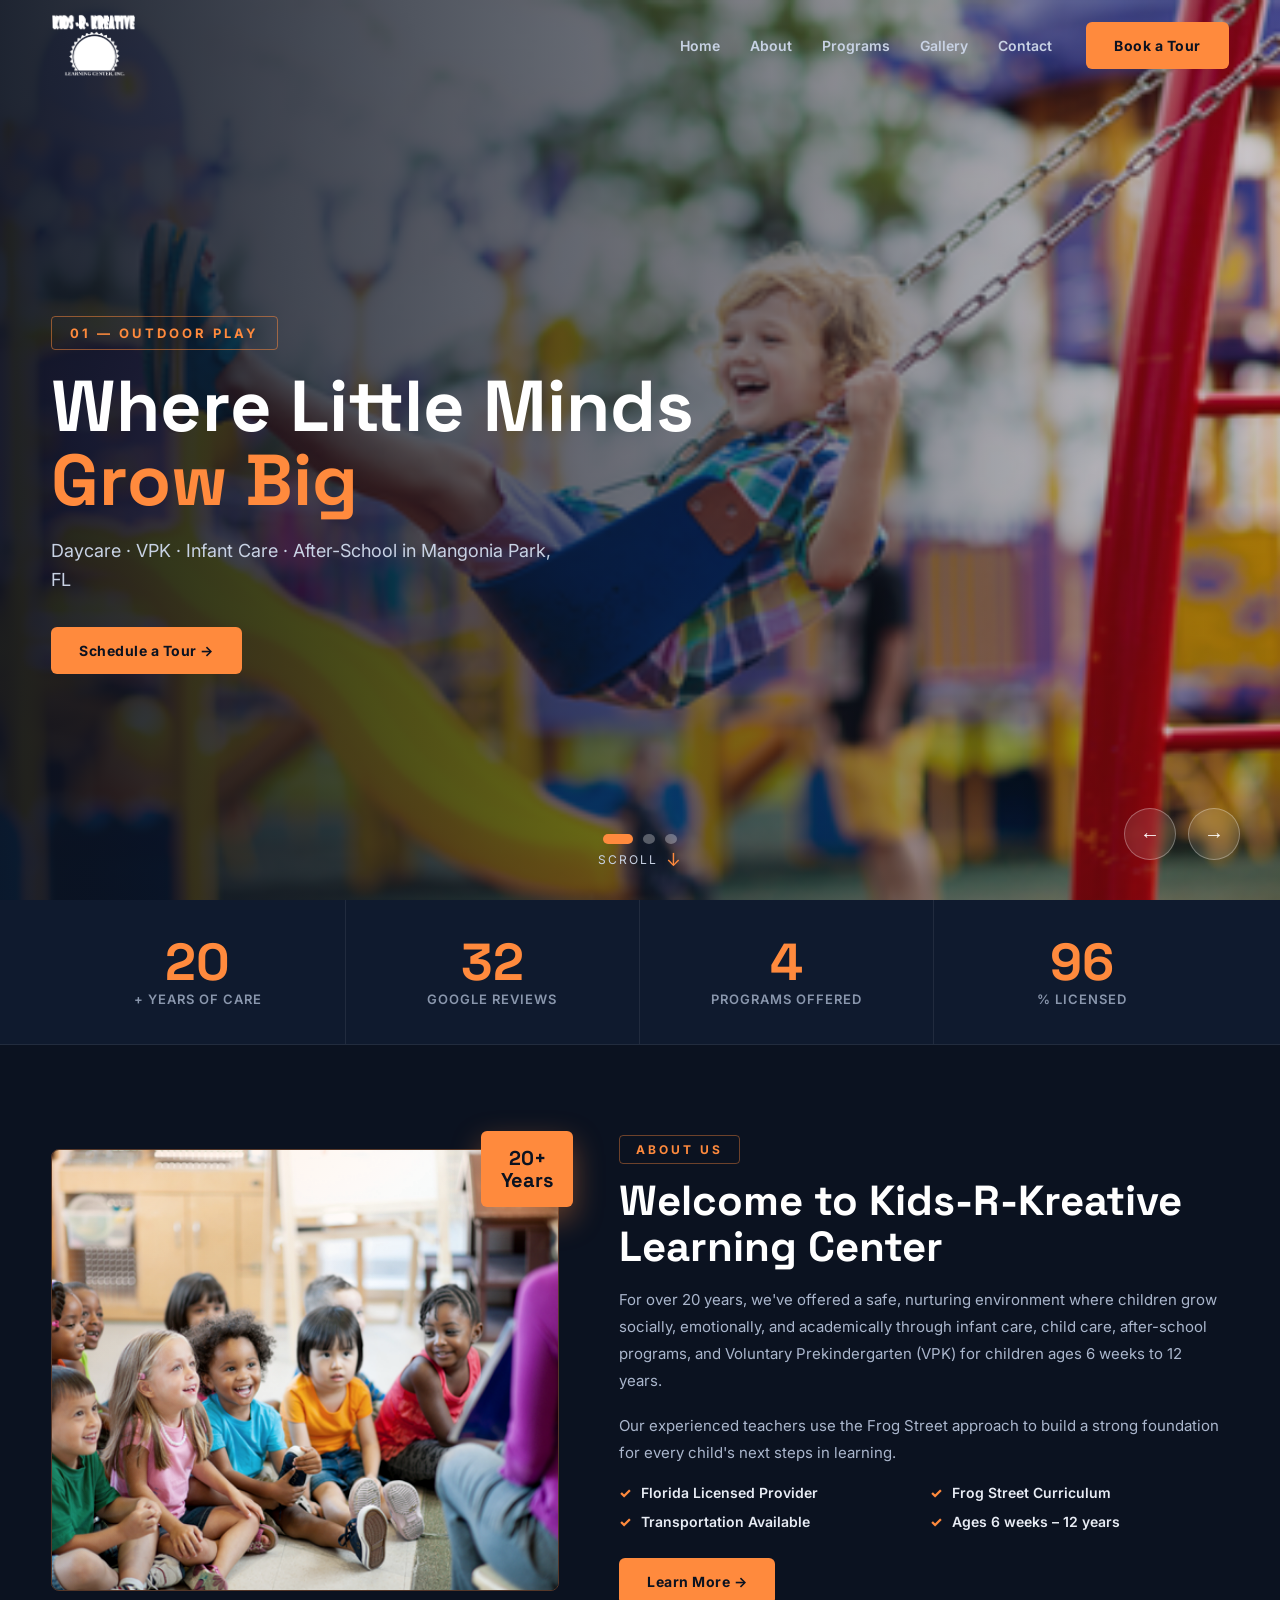
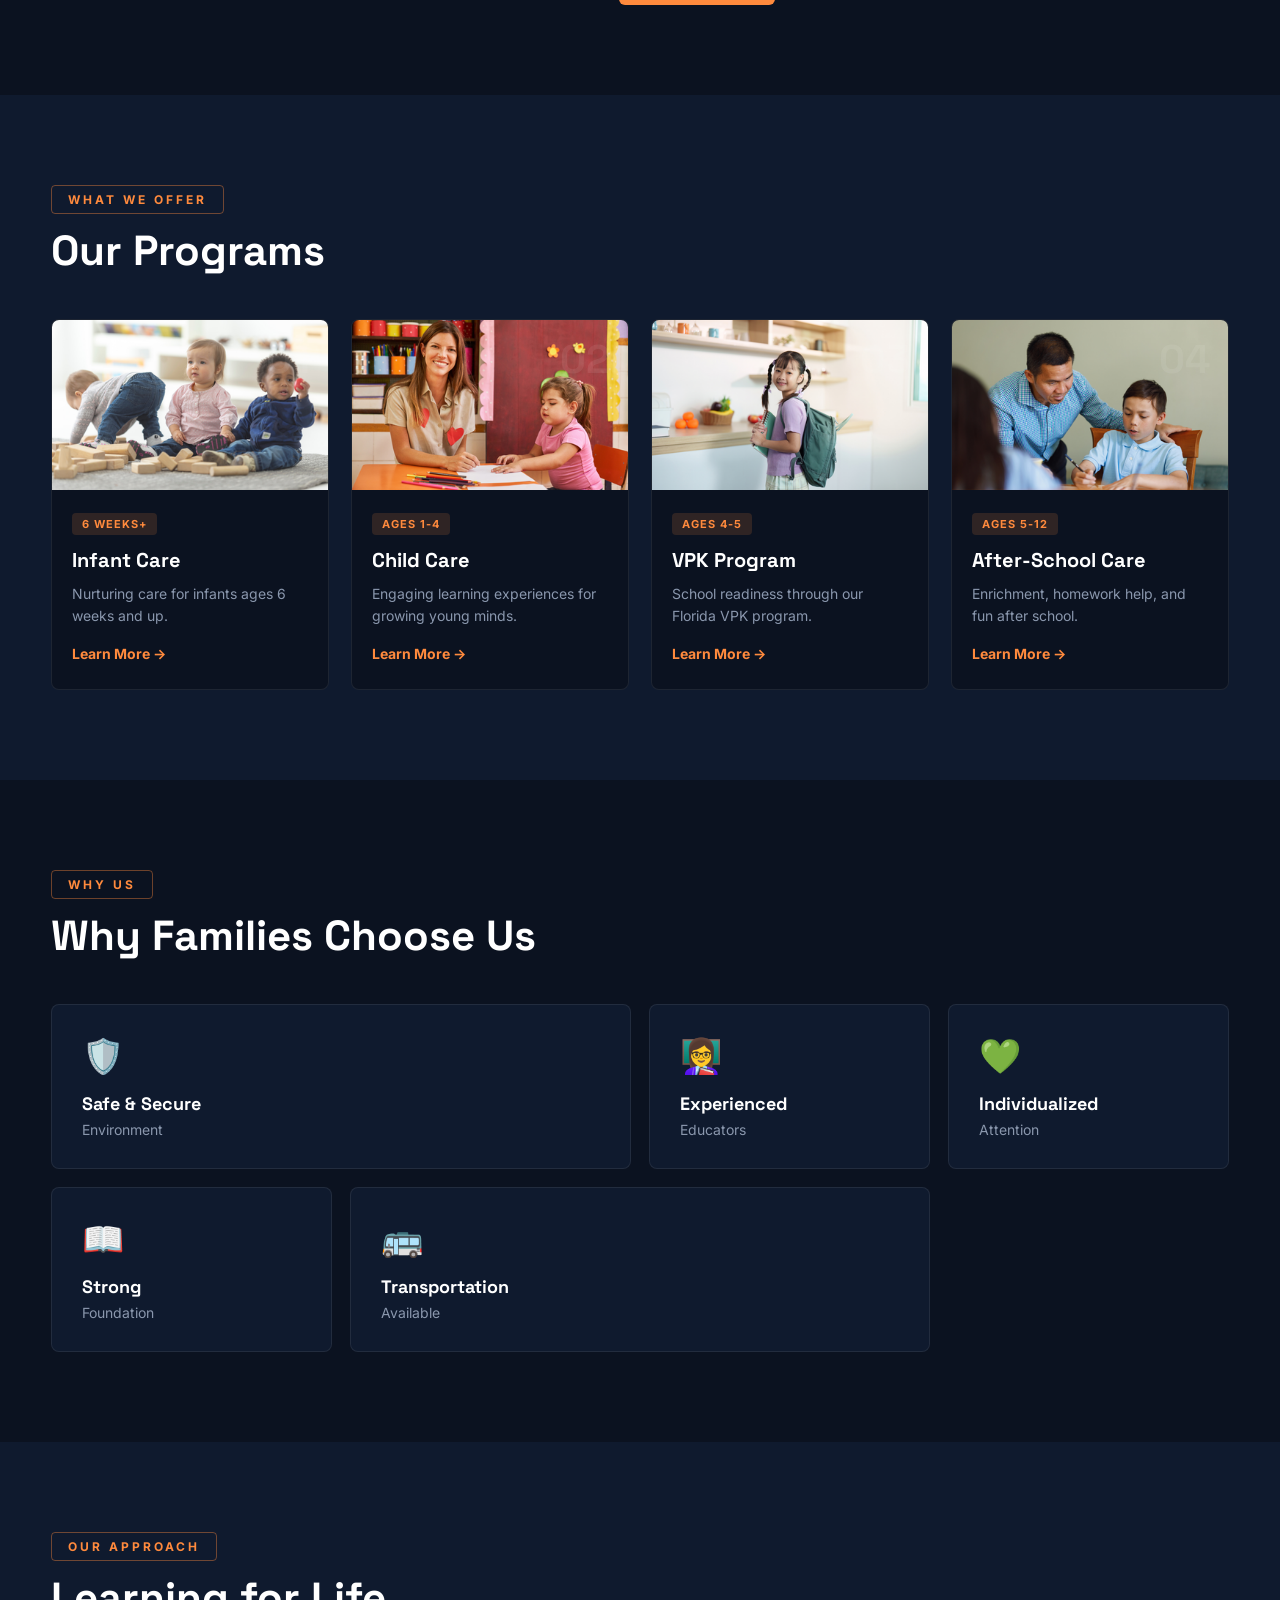
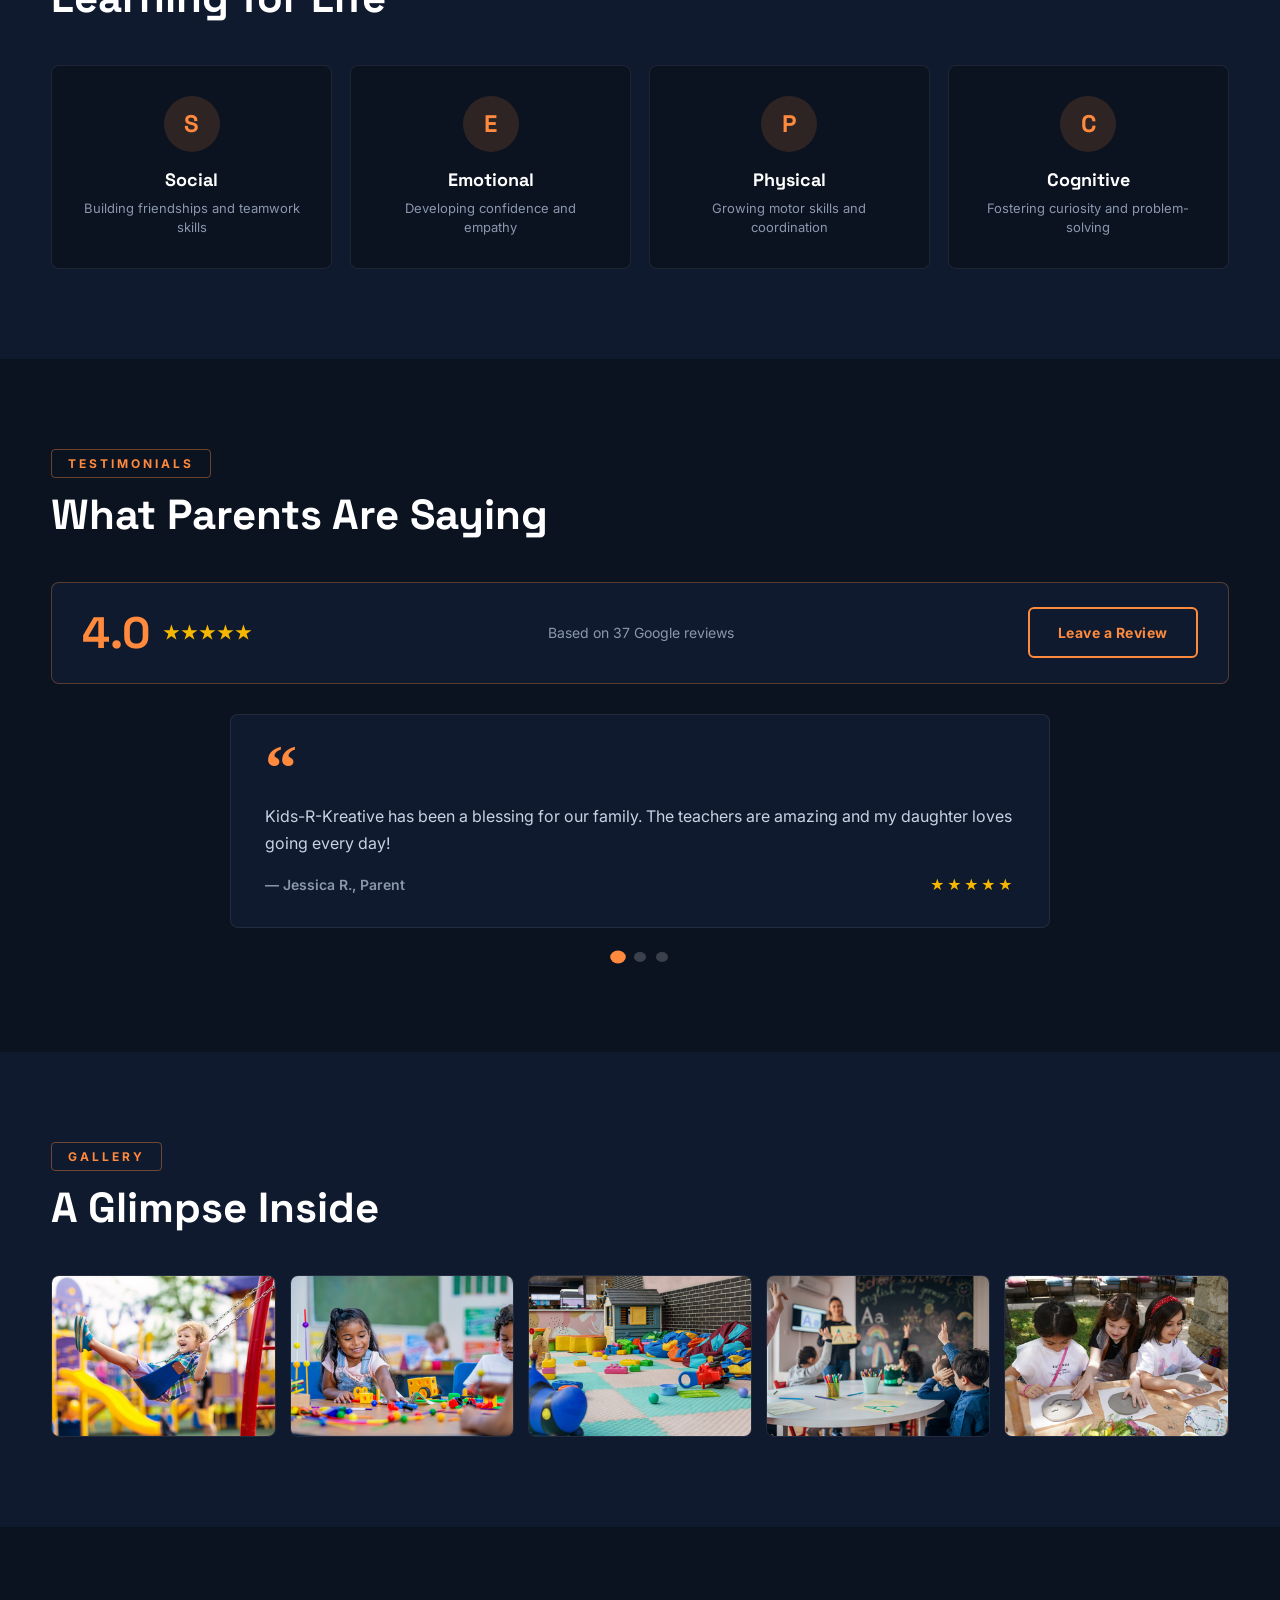
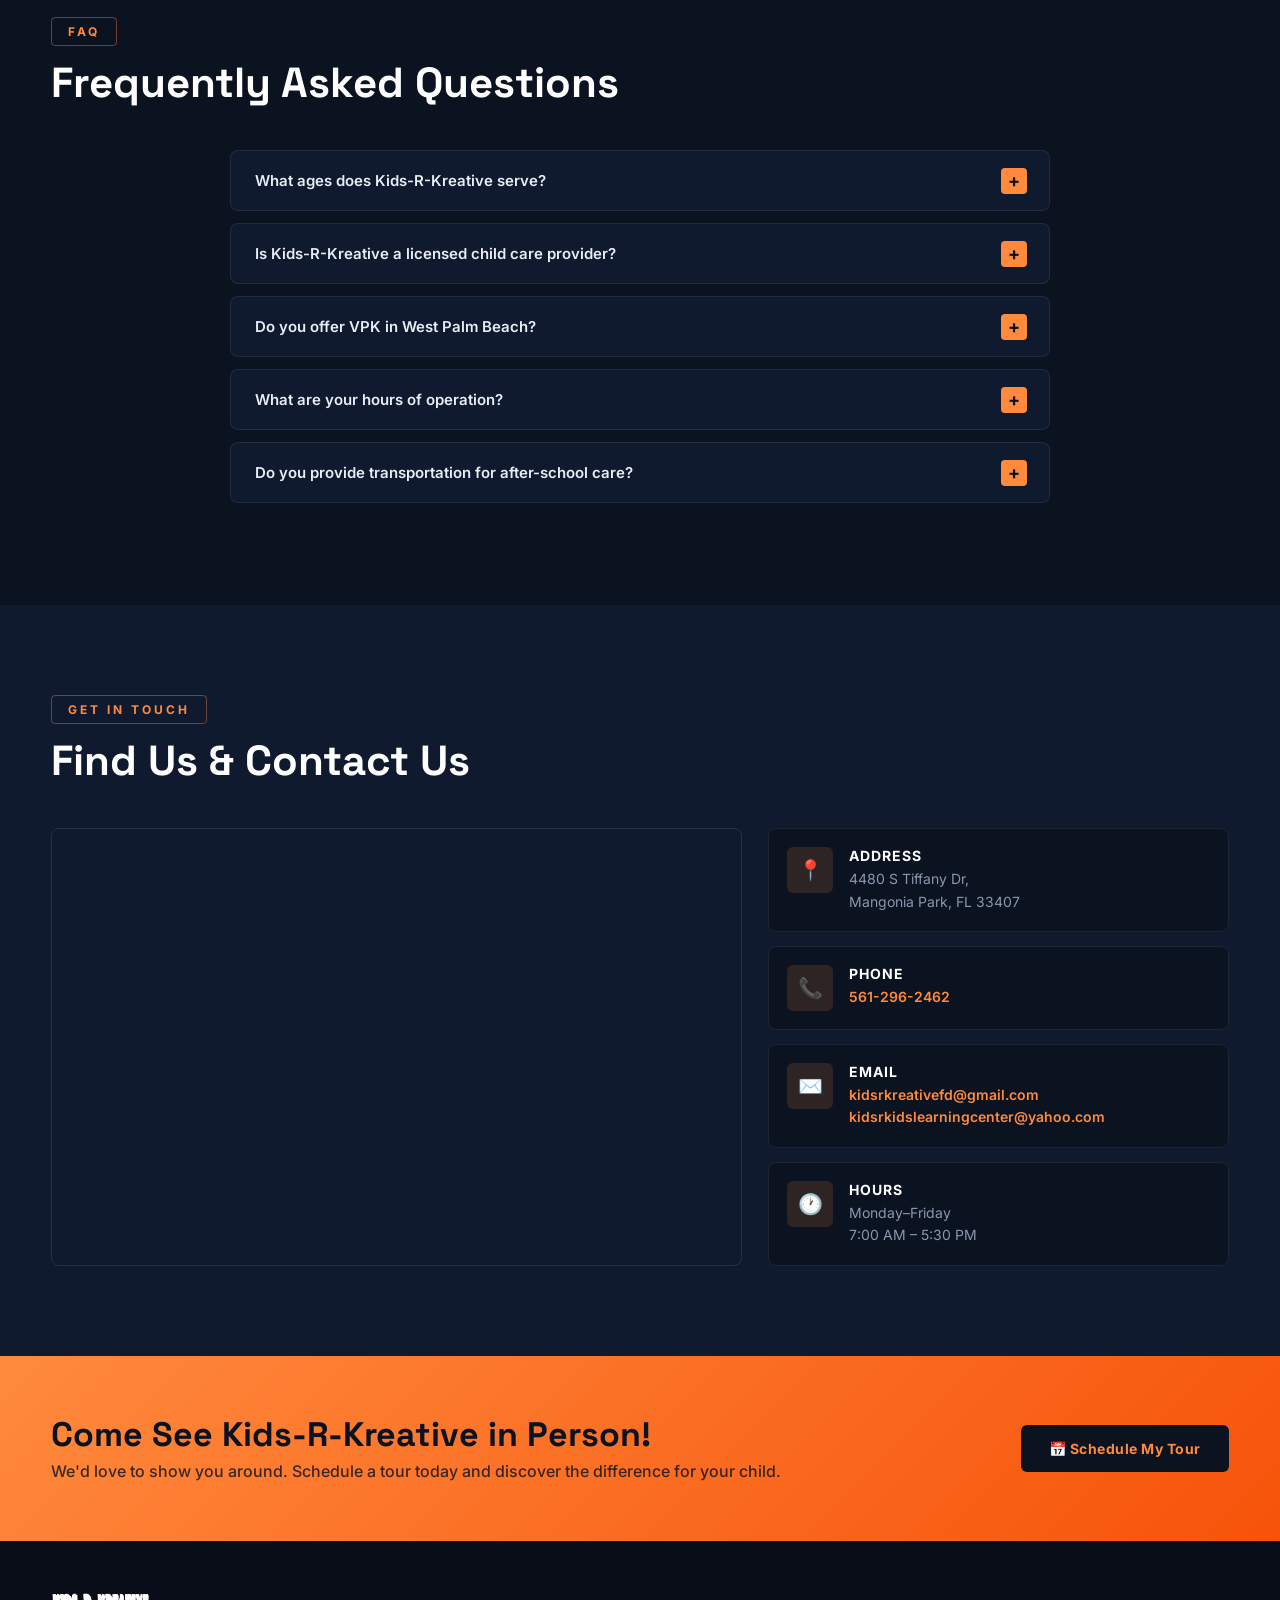
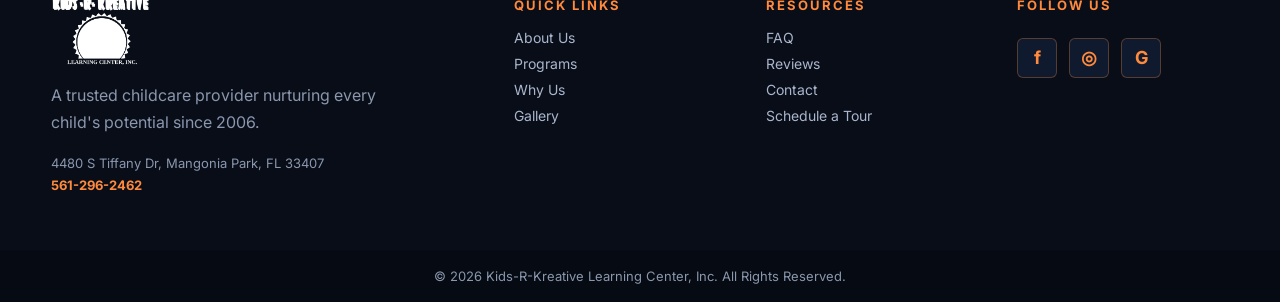
==== commit 7c8bd00e: "Redesign index2 with dark editorial look and flashing image slider banner" ====
--- a/index2.html
+++ b/index2.html
@@ -7,100 +7,103 @@
   <meta name="description" content="Kids-R-Kreative Learning Center offers trusted daycare, infant care, child care, VPK, and after-school programs in Mangonia Park & West Palm Beach, FL. Serving families since 2006. Call 561-296-2462.">
   <link rel="preconnect" href="https://fonts.googleapis.com">
   <link rel="preconnect" href="https://fonts.gstatic.com" crossorigin>
-  <link href="https://fonts.googleapis.com/css2?family=Fredoka:wght@400;500;600;700&family=Nunito:wght@400;600;700;800&display=swap" rel="stylesheet">
+  <link href="https://fonts.googleapis.com/css2?family=Space+Grotesk:wght@400;500;600;700&family=Inter:wght@400;500;600;700;800&display=swap" rel="stylesheet">
   <link rel="stylesheet" href="style2.css">
 </head>
 <body>
 
-  <!-- ===== Top Bar ===== -->
-  <div class="topbar">
-    <div class="container topbar-inner">
-      <span class="topbar-item">📍 4480 S Tiffany Dr, Mangonia Park, FL 33407</span>
-      <span class="topbar-item">📞 <a href="tel:+15612962462">561-296-2462</a></span>
-      <span class="topbar-item">🕐 Mon–Fri 7:00 AM – 5:30 PM</span>
-    </div>
+  <!-- ===== Preloader ===== -->
+  <div class="preloader" id="preloader">
+    <div class="loader-ring"></div>
+    <span>Kids-R-Kreative</span>
   </div>
 
   <!-- ===== Header ===== -->
-  <header class="header">
+  <header class="header" id="header">
     <div class="container header-inner">
       <a href="#" class="logo"><img src="assets/kids-r-kreative-logo.png" alt="Kids-R-Kreative Learning Center, Inc."></a>
       <nav class="nav" id="nav">
         <a href="#home">Home</a>
         <a href="#about">About</a>
         <a href="#programs">Programs</a>
-        <a href="#why">Why Us</a>
         <a href="#gallery">Gallery</a>
         <a href="#contact">Contact</a>
       </nav>
-      <a class="btn btn-orange" href="#tour">Schedule a Tour</a>
+      <a class="btn btn-accent" href="#tour">Book a Tour</a>
       <button class="nav-toggle" id="navToggle" aria-label="Menu">☰</button>
     </div>
   </header>
 
-  <!-- ===== Hero ===== -->
+  <!-- ===== Hero Slider ===== -->
   <section class="hero" id="home">
-    <div class="hero-bg">
-      <span class="bubble b1"></span>
-      <span class="bubble b2"></span>
-      <span class="bubble b3"></span>
-      <span class="bubble b4"></span>
-      <span class="bubble b5"></span>
-    </div>
-    <div class="container hero-inner">
-      <div class="hero-copy">
-        <span class="hero-badge">★ Trusted Since 2006 ★</span>
-        <h1>A Bright Beginning <span>Starts Here</span></h1>
-        <p>Daycare · VPK · Infant Care · After-School — nurturing every child's potential in Mangonia Park & West Palm Beach, FL.</p>
-        <div class="hero-actions">
-          <a class="btn btn-orange" href="#tour">📅 Schedule a Tour</a>
-          <a class="btn btn-white" href="#programs">Explore Programs</a>
-        </div>
-        <div class="hero-stats">
-          <div class="stat"><strong data-count="20">0</strong><span>+ Years</span></div>
-          <div class="stat"><strong data-count="37">0</strong><span>Reviews</span></div>
-          <div class="stat"><strong data-count="4">0</strong><span>Programs</span></div>
-        </div>
-      </div>
-      <div class="hero-visual">
-        <div class="hero-card">
-          <img src="assets/main-content-img.png" alt="Children learning at Kids-R-Kreative">
-          <div class="hero-card-badge">⭐ 4.0 on Google</div>
-        </div>
-        <div class="float-chip chip-1">🎨 Creative Learning</div>
-        <div class="float-chip chip-2">🧸 Safe & Caring</div>
-        <div class="float-chip chip-3">📚 VPK Ready</div>
-      </div>
-    </div>
-  </section>
-
-  <!-- ===== Marquee ===== -->
-  <div class="marquee">
-    <div class="marquee-track">
-      <span>Infant Care</span><span>✦</span><span>Child Care</span><span>✦</span><span>VPK Program</span><span>✦</span><span>After-School Care</span><span>✦</span><span>Frog Street Curriculum</span><span>✦</span><span>Transportation Available</span><span>✦</span>
-      <span>Infant Care</span><span>✦</span><span>Child Care</span><span>✦</span><span>VPK Program</span><span>✦</span><span>After-School Care</span><span>✦</span><span>Frog Street Curriculum</span><span>✦</span><span>Transportation Available</span><span>✦</span>
-    </div>
-  </div>
+    <div class="slider" id="slider">
+      <div class="slide active" style="background-image:url('assets/outdoor-play.png')">
+        <div class="slide-overlay"></div>
+        <div class="container slide-content">
+          <span class="slide-kicker">01 — Outdoor Play</span>
+          <h1>Where Little Minds<br><em>Grow Big</em></h1>
+          <p>Daycare · VPK · Infant Care · After-School in Mangonia Park, FL</p>
+          <a class="btn btn-accent" href="#tour">Schedule a Tour →</a>
+        </div>
+      </div>
+      <div class="slide" style="background-image:url('assets/classroom-fun.png')">
+        <div class="slide-overlay"></div>
+        <div class="container slide-content">
+          <span class="slide-kicker">02 — Classroom Fun</span>
+          <h1>Learning Through<br><em>Play & Discovery</em></h1>
+          <p>Frog Street curriculum for ages 6 weeks to 12 years</p>
+          <a class="btn btn-accent" href="#programs">Explore Programs →</a>
+        </div>
+      </div>
+      <div class="slide" style="background-image:url('assets/learning-spaces.png')">
+        <div class="slide-overlay"></div>
+        <div class="container slide-content">
+          <span class="slide-kicker">03 — Learning Spaces</span>
+          <h1>Safe, Nurturing<br><em>Environments</em></h1>
+          <p>Trusted by families since 2006 · Florida Licensed</p>
+          <a class="btn btn-accent" href="#about">Our Story →</a>
+        </div>
+      </div>
+    </div>
+    <div class="slider-nav">
+      <button class="s-btn prev" id="prev">←</button>
+      <button class="s-btn next" id="next">→</button>
+    </div>
+    <div class="slider-dots" id="dots"></div>
+    <div class="scroll-hint">Scroll <span>↓</span></div>
+  </section>
+
+  <!-- ===== Stats Bar ===== -->
+  <section class="stats-bar">
+    <div class="container stats-grid">
+      <div class="stat"><strong data-count="20">0</strong><span>+ Years of Care</span></div>
+      <div class="stat"><strong data-count="37">0</strong><span>Google Reviews</span></div>
+      <div class="stat"><strong data-count="4">0</strong><span>Programs Offered</span></div>
+      <div class="stat"><strong data-count="100">0</strong><span>% Licensed</span></div>
+    </div>
+  </section>
 
   <!-- ===== About ===== -->
   <section class="about section" id="about">
-    <div class="container about-inner">
-      <div class="about-visual">
-        <img src="assets/classroom-fun.png" alt="Classroom fun at Kids-R-Kreative">
-        <div class="about-exp">20+<br>Years of Care</div>
+    <div class="container about-grid">
+      <div class="about-media">
+        <div class="media-frame">
+          <img src="assets/main-content-img.png" alt="Children learning at Kids-R-Kreative">
+        </div>
+        <div class="media-badge">20+<br>Years</div>
       </div>
       <div class="about-copy">
         <span class="tag">About Us</span>
         <h2>Welcome to Kids-R-Kreative Learning Center</h2>
         <p>For over 20 years, we've offered a safe, nurturing environment where children grow socially, emotionally, and academically through infant care, child care, after-school programs, and Voluntary Prekindergarten (VPK) for children ages 6 weeks to 12 years.</p>
         <p>Our experienced teachers use the Frog Street approach to build a strong foundation for every child's next steps in learning.</p>
-        <ul class="about-list">
-          <li>✅ Florida Licensed Provider</li>
-          <li>✅ Frog Street Curriculum</li>
-          <li>✅ Transportation Available</li>
-          <li>✅ Ages 6 weeks – 12 years</li>
-        </ul>
-        <a class="btn btn-blue" href="#tour">Learn More About Us</a>
+        <div class="about-features">
+          <div class="af"><span>✓</span> Florida Licensed Provider</div>
+          <div class="af"><span>✓</span> Frog Street Curriculum</div>
+          <div class="af"><span>✓</span> Transportation Available</div>
+          <div class="af"><span>✓</span> Ages 6 weeks – 12 years</div>
+        </div>
+        <a class="btn btn-accent" href="#tour">Learn More →</a>
       </div>
     </div>
   </section>
@@ -108,37 +111,46 @@
   <!-- ===== Programs ===== -->
   <section class="programs section" id="programs">
     <div class="container">
-      <span class="tag">What We Offer</span>
-      <h2 class="center">Our Programs</h2>
-      <p class="center sub">Age-appropriate care and learning for every stage of your child's growth.</p>
+      <div class="section-head">
+        <span class="tag">What We Offer</span>
+        <h2>Our Programs</h2>
+      </div>
       <div class="program-grid">
-        <article class="p-card p-orange">
-          <div class="p-img"><img src="assets/infant-care.png" alt="Infant care"><span class="p-tag">6 weeks+</span></div>
+        <article class="p-card">
+          <div class="p-num">01</div>
+          <div class="p-img"><img src="assets/infant-care.png" alt="Infant care"></div>
           <div class="p-body">
+            <span class="p-age">6 weeks+</span>
             <h3>Infant Care</h3>
             <p>Nurturing care for infants ages 6 weeks and up.</p>
             <a href="#">Learn More →</a>
           </div>
         </article>
-        <article class="p-card p-green">
-          <div class="p-img"><img src="assets/child-care.png" alt="Child care"><span class="p-tag">Ages 1-4</span></div>
+        <article class="p-card">
+          <div class="p-num">02</div>
+          <div class="p-img"><img src="assets/child-care.png" alt="Child care"></div>
           <div class="p-body">
+            <span class="p-age">Ages 1-4</span>
             <h3>Child Care</h3>
             <p>Engaging learning experiences for growing young minds.</p>
             <a href="#">Learn More →</a>
           </div>
         </article>
-        <article class="p-card p-blue">
-          <div class="p-img"><img src="assets/vpk-program.png" alt="VPK program"><span class="p-tag">Ages 4-5</span></div>
+        <article class="p-card">
+          <div class="p-num">03</div>
+          <div class="p-img"><img src="assets/vpk-program.png" alt="VPK program"></div>
           <div class="p-body">
+            <span class="p-age">Ages 4-5</span>
             <h3>VPK Program</h3>
             <p>School readiness through our Florida VPK program.</p>
             <a href="#">Learn More →</a>
           </div>
         </article>
-        <article class="p-card p-gold">
-          <div class="p-img"><img src="assets/after-school-care.png" alt="After-school care"><span class="p-tag">Ages 5-12</span></div>
+        <article class="p-card">
+          <div class="p-num">04</div>
+          <div class="p-img"><img src="assets/after-school-care.png" alt="After-school care"></div>
           <div class="p-body">
+            <span class="p-age">Ages 5-12</span>
             <h3>After-School Care</h3>
             <p>Enrichment, homework help, and fun after school.</p>
             <a href="#">Learn More →</a>
@@ -148,34 +160,36 @@
     </div>
   </section>
 
-  <!-- ===== Why Us ===== -->
+  <!-- ===== Why Us (Bento Grid) ===== -->
   <section class="why section" id="why">
     <div class="container">
-      <span class="tag">Why Us</span>
-      <h2 class="center">Why Families Choose Us</h2>
-      <div class="why-grid">
-        <div class="why-card">
-          <div class="why-icon orange">🛡️</div>
+      <div class="section-head">
+        <span class="tag">Why Us</span>
+        <h2>Why Families Choose Us</h2>
+      </div>
+      <div class="bento">
+        <div class="bento-item bento-lg">
+          <div class="bento-icon">🛡️</div>
           <h3>Safe & Secure</h3>
           <p>Environment</p>
         </div>
-        <div class="why-card">
-          <div class="why-icon blue">👩‍🏫</div>
-          <h3>Experienced & Caring</h3>
+        <div class="bento-item">
+          <div class="bento-icon">👩‍🏫</div>
+          <h3>Experienced</h3>
           <p>Educators</p>
         </div>
-        <div class="why-card">
-          <div class="why-icon green">💚</div>
+        <div class="bento-item">
+          <div class="bento-icon">💚</div>
           <h3>Individualized</h3>
           <p>Attention</p>
         </div>
-        <div class="why-card">
-          <div class="why-icon gold">📖</div>
+        <div class="bento-item">
+          <div class="bento-icon">📖</div>
           <h3>Strong</h3>
           <p>Foundation</p>
         </div>
-        <div class="why-card">
-          <div class="why-icon blue">🚌</div>
+        <div class="bento-item bento-lg">
+          <div class="bento-icon">🚌</div>
           <h3>Transportation</h3>
           <p>Available</p>
         </div>
@@ -185,26 +199,31 @@
 
   <!-- ===== Learning Approach ===== -->
   <section class="learning section">
-    <div class="container learning-box">
-      <span class="tag">Our Approach</span>
-      <h2 class="center">Learning for Life</h2>
-      <p class="center sub">Building the skills children need today for a brighter tomorrow.</p>
+    <div class="container">
+      <div class="section-head">
+        <span class="tag">Our Approach</span>
+        <h2>Learning for Life</h2>
+      </div>
       <div class="learning-grid">
         <div class="learn-item">
-          <div class="learn-icon orange">🤝</div>
-          <strong>Social</strong>
+          <span class="learn-num">S</span>
+          <h3>Social</h3>
+          <p>Building friendships and teamwork skills</p>
         </div>
         <div class="learn-item">
-          <div class="learn-icon blue">💖</div>
-          <strong>Emotional</strong>
+          <span class="learn-num">E</span>
+          <h3>Emotional</h3>
+          <p>Developing confidence and empathy</p>
         </div>
         <div class="learn-item">
-          <div class="learn-icon green">🏃</div>
-          <strong>Physical</strong>
+          <span class="learn-num">P</span>
+          <h3>Physical</h3>
+          <p>Growing motor skills and coordination</p>
         </div>
         <div class="learn-item">
-          <div class="learn-icon gold">💡</div>
-          <strong>Cognitive</strong>
+          <span class="learn-num">C</span>
+          <h3>Cognitive</h3>
+          <p>Fostering curiosity and problem-solving</p>
         </div>
       </div>
     </div>
@@ -213,34 +232,36 @@
   <!-- ===== Testimonials ===== -->
   <section class="testimonials section" id="testimonials">
     <div class="container">
-      <span class="tag">Testimonials</span>
-      <h2 class="center">What Parents Are Saying</h2>
+      <div class="section-head">
+        <span class="tag">Testimonials</span>
+        <h2>What Parents Are Saying</h2>
+      </div>
       <div class="rating-banner">
         <div class="rating-big">4.0 <span>★★★★★</span></div>
         <p>Based on 37 Google reviews</p>
         <a class="btn btn-outline" href="#">Leave a Review</a>
       </div>
-      <div class="testimonial-slider" id="slider">
-        <div class="slide active">
+      <div class="t-slider" id="tSlider">
+        <div class="t-slide active">
           <div class="quote">“</div>
           <p>Kids-R-Kreative has been a blessing for our family. The teachers are amazing and my daughter loves going every day!</p>
           <footer>— Jessica R., Parent <b>★★★★★</b></footer>
         </div>
-        <div class="slide">
+        <div class="t-slide">
           <div class="quote">“</div>
           <p>The VPK program prepared my son so well for kindergarten. We are so grateful for the caring and supportive environment.</p>
           <footer>— Michael T., Parent <b>★★★★★</b></footer>
         </div>
-        <div class="slide">
+        <div class="t-slide">
           <div class="quote">“</div>
           <p>The staff truly cares about the kids. Communication is excellent and I feel confident leaving my child here.</p>
           <footer>— Ashley P., Parent <b>★★★★★</b></footer>
         </div>
       </div>
-      <div class="slider-dots" id="dots">
-        <button class="dot active" data-slide="0"></button>
-        <button class="dot" data-slide="1"></button>
-        <button class="dot" data-slide="2"></button>
+      <div class="t-dots" id="tDots">
+        <button class="t-dot active" data-slide="0"></button>
+        <button class="t-dot" data-slide="1"></button>
+        <button class="t-dot" data-slide="2"></button>
       </div>
     </div>
   </section>
@@ -248,9 +269,10 @@
   <!-- ===== Gallery ===== -->
   <section class="gallery section" id="gallery">
     <div class="container">
-      <span class="tag">Gallery</span>
-      <h2 class="center">A Glimpse Inside</h2>
-      <p class="center sub">Take a peek at our vibrant learning spaces and outdoor play areas.</p>
+      <div class="section-head">
+        <span class="tag">Gallery</span>
+        <h2>A Glimpse Inside</h2>
+      </div>
       <div class="gallery-grid">
         <figure class="g-item"><img src="assets/outdoor-play.png" alt="Outdoor play"><figcaption>Outdoor Play</figcaption></figure>
         <figure class="g-item"><img src="assets/classroom-fun.png" alt="Classroom fun"><figcaption>Classroom Fun</figcaption></figure>
@@ -264,8 +286,10 @@
   <!-- ===== FAQ ===== -->
   <section class="faq section" id="faq">
     <div class="container">
-      <span class="tag">FAQ</span>
-      <h2 class="center">Frequently Asked Questions</h2>
+      <div class="section-head">
+        <span class="tag">FAQ</span>
+        <h2>Frequently Asked Questions</h2>
+      </div>
       <div class="faq-list">
         <details class="faq-item">
           <summary>What ages does Kids-R-Kreative serve?</summary>
@@ -294,8 +318,10 @@
   <!-- ===== Contact ===== -->
   <section class="contact section" id="contact">
     <div class="container">
-      <span class="tag">Get In Touch</span>
-      <h2 class="center">Find Us & Contact Us</h2>
+      <div class="section-head">
+        <span class="tag">Get In Touch</span>
+        <h2>Find Us & Contact Us</h2>
+      </div>
       <div class="contact-grid">
         <div class="map-wrap">
           <iframe
@@ -333,7 +359,7 @@
         <h2>Come See Kids-R-Kreative in Person!</h2>
         <p>We'd love to show you around. Schedule a tour today and discover the difference for your child.</p>
       </div>
-      <a class="btn btn-orange" href="#">📅 Schedule My Tour</a>
+      <a class="btn btn-accent" href="#">📅 Schedule My Tour</a>
     </div>
   </section>
 
@@ -372,10 +398,45 @@
   </footer>
 
   <script>
-    // Mobile nav toggle
+    // Preloader
+    window.addEventListener('load', function() {
+      document.getElementById('preloader').classList.add('hidden');
+    });
+
+    // Mobile nav
     document.getElementById('navToggle').addEventListener('click', function() {
       document.getElementById('nav').classList.toggle('open');
     });
+
+    // Header scroll effect
+    const header = document.getElementById('header');
+    window.addEventListener('scroll', function() {
+      if (window.scrollY > 50) header.classList.add('scrolled');
+      else header.classList.remove('scrolled');
+    });
+
+    // Hero Slider
+    const slides = document.querySelectorAll('.slide');
+    const dotsWrap = document.getElementById('dots');
+    let current = 0;
+    slides.forEach((_, i) => {
+      const d = document.createElement('button');
+      d.className = 's-dot' + (i === 0 ? ' active' : '');
+      d.dataset.slide = i;
+      d.addEventListener('click', () => goTo(i));
+      dotsWrap.appendChild(d);
+    });
+    const sDots = document.querySelectorAll('.s-dot');
+    function goTo(i) {
+      slides[current].classList.remove('active');
+      sDots[current].classList.remove('active');
+      current = i;
+      slides[current].classList.add('active');
+      sDots[current].classList.add('active');
+    }
+    document.getElementById('next').addEventListener('click', () => goTo((current + 1) % slides.length));
+    document.getElementById('prev').addEventListener('click', () => goTo((current - 1 + slides.length) % slides.length));
+    setInterval(() => goTo((current + 1) % slides.length), 6000);
 
     // Animated counters
     const counters = document.querySelectorAll('[data-count]');
@@ -398,31 +459,29 @@
     counters.forEach(c => counterObserver.observe(c));
 
     // Testimonial slider
-    const slides = document.querySelectorAll('.slide');
-    const dots = document.querySelectorAll('.dot');
-    let current = 0;
-    function showSlide(i) {
-      slides.forEach(s => s.classList.remove('active'));
-      dots.forEach(d => d.classList.remove('active'));
-      slides[i].classList.add('active');
-      dots[i].classList.add('active');
+    const tSlides = document.querySelectorAll('.t-slide');
+    const tDots = document.querySelectorAll('.t-dot');
+    let tCurrent = 0;
+    function showT(i) {
+      tSlides.forEach(s => s.classList.remove('active'));
+      tDots.forEach(d => d.classList.remove('active'));
+      tSlides[i].classList.add('active');
+      tDots[i].classList.add('active');
     }
-    dots.forEach(d => d.addEventListener('click', () => {
-      current = +d.dataset.slide;
-      showSlide(current);
+    tDots.forEach(d => d.addEventListener('click', () => {
+      tCurrent = +d.dataset.slide;
+      showT(tCurrent);
     }));
     setInterval(() => {
-      current = (current + 1) % slides.length;
-      showSlide(current);
+      tCurrent = (tCurrent + 1) % tSlides.length;
+      showT(tCurrent);
     }, 5000);
 
     // Scroll reveal
     const revealEls = document.querySelectorAll('.section');
     const revealObserver = new IntersectionObserver((entries) => {
       entries.forEach(entry => {
-        if (entry.isIntersecting) {
-          entry.target.classList.add('revealed');
-        }
+        if (entry.isIntersecting) entry.target.classList.add('revealed');
       });
     }, { threshold: 0.1 });
     revealEls.forEach(el => revealObserver.observe(el));
--- a/style2.css
+++ b/style2.css
@@ -3,217 +3,201 @@
 html{scroll-behavior:smooth}
 body{
   margin:0;
-  font-family:'Nunito',Arial,Helvetica,sans-serif;
-  color:#1f2a44;
-  background:#fff;
+  font-family:'Inter',Arial,Helvetica,sans-serif;
+  color:#e8ecf4;
+  background:#0b1220;
   overflow-x:hidden;
 }
 img{max-width:100%;display:block}
 a{text-decoration:none;color:inherit}
 .container{width:min(1200px,92%);margin:auto;position:relative;z-index:2}
-.section{padding:80px 0}
+.section{padding:90px 0}
 .center{text-align:center}
-.sub{color:#5a6373;font-size:15px;margin:0 0 40px}
-.tag{display:inline-block;background:#fff0e6;color:#f6530a;font-weight:800;font-size:12px;letter-spacing:2px;text-transform:uppercase;padding:6px 16px;border-radius:30px;margin-bottom:12px}
-h2{font-family:'Fredoka',cursive;font-size:38px;color:#14499e;margin:0 0 14px;line-height:1.15}
-h2.center{text-align:center}
+.tag{display:inline-block;color:#ff8a3d;font-weight:700;font-size:12px;letter-spacing:3px;text-transform:uppercase;margin-bottom:14px;border:1px solid rgba(255,138,61,.4);padding:6px 16px;border-radius:4px}
+h2{font-family:'Space Grotesk',sans-serif;font-size:42px;color:#fff;margin:0 0 16px;line-height:1.1;font-weight:700}
+.section-head{margin-bottom:44px}
+.section-head h2{max-width:600px}
 
 /* ===== Buttons ===== */
-.btn{display:inline-flex;align-items:center;justify-content:center;gap:8px;border-radius:50px;padding:14px 26px;font-weight:800;font-size:15px;transition:.3s;cursor:pointer;border:0;box-shadow:0 6px 16px rgba(0,0,0,.12)}
-.btn-orange{background:linear-gradient(135deg,#ff8a3d,#f6530a);color:#fff}
-.btn-orange:hover{transform:translateY(-3px) scale(1.02);box-shadow:0 12px 24px rgba(246,83,10,.35)}
-.btn-blue{background:linear-gradient(135deg,#1a63c9,#074aa5);color:#fff}
-.btn-blue:hover{transform:translateY(-3px);box-shadow:0 12px 24px rgba(7,74,165,.3)}
-.btn-white{background:#fff;color:#174ba2}
-.btn-white:hover{transform:translateY(-3px);box-shadow:0 12px 24px rgba(255,255,255,.4)}
-.btn-outline{border:2px solid #174ba2;color:#174ba2;background:#fff}
-.btn-outline:hover{background:#174ba2;color:#fff;transform:translateY(-3px)}
-
-/* ===== Top Bar ===== */
-.topbar{background:#14499e;color:#fff;font-size:13px;padding:8px 0}
-.topbar-inner{display:flex;justify-content:space-between;gap:20px;flex-wrap:wrap}
-.topbar-item{display:inline-flex;align-items:center;gap:6px}
-.topbar-item a{color:#ffd12d;font-weight:700}
+.btn{display:inline-flex;align-items:center;justify-content:center;gap:8px;border-radius:6px;padding:15px 28px;font-weight:700;font-size:14px;transition:.3s;cursor:pointer;border:0;letter-spacing:.5px}
+.btn-accent{background:#ff8a3d;color:#0b1220}
+.btn-accent:hover{background:#ffa05e;transform:translateY(-3px);box-shadow:0 12px 30px rgba(255,138,61,.35)}
+.btn-outline{border:2px solid #ff8a3d;color:#ff8a3d;background:transparent}
+.btn-outline:hover{background:#ff8a3d;color:#0b1220;transform:translateY(-3px)}
+
+/* ===== Preloader ===== */
+.preloader{position:fixed;inset:0;background:#0b1220;z-index:100;display:flex;flex-direction:column;align-items:center;justify-content:center;gap:20px;transition:opacity .5s,visibility .5s}
+.preloader.hidden{opacity:0;visibility:hidden}
+.preloader span{font-family:'Space Grotesk',sans-serif;font-weight:700;color:#ff8a3d;letter-spacing:3px}
+.loader-ring{width:50px;height:50px;border:4px solid rgba(255,138,61,.2);border-top-color:#ff8a3d;border-radius:50%;animation:spin 1s linear infinite}
+@keyframes spin{to{transform:rotate(360deg)}}
 
 /* ===== Header ===== */
-.header{background:#fff;position:sticky;top:0;z-index:50;box-shadow:0 2px 16px rgba(20,52,93,.08)}
+.header{position:fixed;top:0;left:0;right:0;z-index:50;background:transparent;transition:background .3s,box-shadow .3s}
+.header.scrolled{background:rgba(11,18,32,.95);backdrop-filter:blur(10px);box-shadow:0 4px 20px rgba(0,0,0,.4)}
 .header-inner{display:flex;align-items:center;gap:24px;height:90px}
-.logo{width:220px;flex:0 0 auto}
-.logo img{width:100%;height:70px;object-fit:contain;object-position:left center}
-.nav{display:flex;align-items:center;gap:26px;margin-left:auto;font-size:14px;font-weight:700}
-.nav a{position:relative;padding:8px 0;transition:color .2s}
-.nav a::after{content:'';position:absolute;left:0;bottom:0;width:0;height:3px;border-radius:3px;background:#f6530a;transition:width .25s}
-.nav a:hover{color:#f6530a}
+.logo{width:200px;flex:0 0 auto}
+.logo img{width:100%;height:64px;object-fit:contain;object-position:left center;filter:brightness(0) invert(1)}
+.nav{display:flex;align-items:center;gap:30px;margin-left:auto;font-size:14px;font-weight:600}
+.nav a{position:relative;padding:8px 0;color:#c8d2e4;transition:color .2s}
+.nav a::after{content:'';position:absolute;left:0;bottom:0;width:0;height:2px;background:#ff8a3d;transition:width .25s}
+.nav a:hover{color:#fff}
 .nav a:hover::after{width:100%}
 .header .btn{margin-left:10px}
-.nav-toggle{display:none;margin-left:auto;border:0;background:transparent;font-size:28px;cursor:pointer}
-
-/* ===== Hero ===== */
-.hero{position:relative;background:linear-gradient(135deg,#e8f4ff 0%,#fff7ec 50%,#e6f9e8 100%);padding:70px 0 90px;overflow:hidden}
-.hero-bg{position:absolute;inset:0;pointer-events:none}
-.bubble{position:absolute;border-radius:50%;opacity:.5;animation:float 8s ease-in-out infinite}
-.b1{width:120px;height:120px;background:#ffd9b8;top:10%;left:5%}
-.b2{width:80px;height:80px;background:#b8e0ff;top:60%;left:15%;animation-delay:1s}
-.b3{width:150px;height:150px;background:#c9f0d0;top:15%;right:8%;animation-delay:2s}
-.b4{width:70px;height:70px;background:#ffe9a8;bottom:15%;right:20%;animation-delay:3s}
-.b5{width:100px;height:100px;background:#f7d6e8;bottom:10%;left:40%;animation-delay:1.5s}
-@keyframes float{0%,100%{transform:translateY(0) scale(1)}50%{transform:translateY(-20px) scale(1.05)}}
-.hero-inner{display:grid;grid-template-columns:1.1fr 1fr;gap:50px;align-items:center}
-.hero-badge{display:inline-block;background:#fff;color:#f6530a;font-weight:800;font-size:13px;padding:8px 18px;border-radius:30px;margin-bottom:20px;box-shadow:0 4px 12px rgba(246,83,10,.15)}
-.hero h1{font-family:'Fredoka',cursive;font-size:56px;line-height:1.05;margin:0 0 18px;color:#14499e;font-weight:700}
-.hero h1 span{color:#f6530a;display:block}
-.hero-copy>p{font-size:17px;line-height:1.6;color:#3a4a66;margin:0 0 28px;max-width:520px}
-.hero-actions{display:flex;gap:16px;flex-wrap:wrap;margin-bottom:36px}
-.hero-stats{display:flex;gap:40px}
-.stat{text-align:center}
-.stat strong{display:block;font-family:'Fredoka',cursive;font-size:40px;color:#f6530a;line-height:1}
-.stat span{font-size:13px;color:#5a6373;font-weight:700}
-.hero-visual{position:relative}
-.hero-card{position:relative;border-radius:24px;overflow:hidden;box-shadow:0 20px 50px rgba(20,52,93,.2);transform:rotate(2deg)}
-.hero-card img{width:100%;height:420px;object-fit:cover}
-.hero-card-badge{position:absolute;bottom:16px;left:16px;background:#fff;color:#174ba2;font-weight:800;font-size:14px;padding:10px 18px;border-radius:30px;box-shadow:0 6px 16px rgba(0,0,0,.15)}
-.float-chip{position:absolute;background:#fff;border-radius:30px;padding:10px 18px;font-weight:800;font-size:13px;box-shadow:0 8px 20px rgba(20,52,93,.15);animation:float 5s ease-in-out infinite}
-.chip-1{top:8%;left:-20px;color:#f6530a}
-.chip-2{bottom:20%;right:-16px;color:#174ba2;animation-delay:1s}
-.chip-3{top:45%;right:-24px;color:#56aa23;animation-delay:2s}
-
-/* ===== Marquee ===== */
-.marquee{background:linear-gradient(135deg,#f6530a,#ff8a3d);color:#fff;overflow:hidden;padding:14px 0}
-.marquee-track{display:flex;gap:30px;white-space:nowrap;animation:scroll 25s linear infinite;font-weight:800;font-size:15px;letter-spacing:1px}
-@keyframes scroll{0%{transform:translateX(0)}100%{transform:translateX(-50%)}}
+.nav-toggle{display:none;margin-left:auto;border:0;background:transparent;color:#fff;font-size:28px;cursor:pointer}
+
+/* ===== Hero Slider ===== */
+.hero{position:relative;height:100vh;min-height:600px;overflow:hidden}
+.slider{position:absolute;inset:0}
+.slide{position:absolute;inset:0;background-size:cover;background-position:center;opacity:0;transition:opacity 1s ease;display:flex;align-items:center}
+.slide.active{opacity:1}
+.slide-overlay{position:absolute;inset:0;background:linear-gradient(90deg,rgba(11,18,32,.92) 0%,rgba(11,18,32,.6) 50%,rgba(11,18,32,.2) 100%)}
+.slide-content{position:relative;z-index:2;padding-top:90px}
+.slide-kicker{display:inline-block;color:#ff8a3d;font-weight:700;font-size:13px;letter-spacing:3px;text-transform:uppercase;margin-bottom:20px;border:1px solid rgba(255,138,61,.5);padding:8px 18px;border-radius:4px}
+.slide-content h1{font-family:'Space Grotesk',sans-serif;font-size:72px;line-height:1.02;color:#fff;margin:0 0 20px;font-weight:700}
+.slide-content h1 em{font-style:normal;color:#ff8a3d}
+.slide-content p{font-size:18px;color:#c8d2e4;margin:0 0 32px;max-width:520px;line-height:1.6}
+.slider-nav{position:absolute;bottom:40px;right:40px;z-index:5;display:flex;gap:12px}
+.s-btn{width:52px;height:52px;border-radius:50%;border:1px solid rgba(255,255,255,.3);background:rgba(255,255,255,.1);color:#fff;font-size:20px;cursor:pointer;transition:.3s;backdrop-filter:blur(4px)}
+.s-btn:hover{background:#ff8a3d;border-color:#ff8a3d;color:#0b1220}
+.slider-dots{position:absolute;bottom:56px;left:50%;transform:translateX(-50%);z-index:5;display:flex;gap:10px}
+.s-dot{width:10px;height:10px;border-radius:50%;border:0;background:rgba(255,255,255,.3);cursor:pointer;transition:.3s}
+.s-dot.active{background:#ff8a3d;width:30px;border-radius:5px}
+.scroll-hint{position:absolute;bottom:30px;left:50%;transform:translateX(-50%);z-index:5;color:#c8d2e4;font-size:12px;letter-spacing:2px;text-transform:uppercase;display:flex;align-items:center;gap:8px}
+.scroll-hint span{color:#ff8a3d;font-size:18px;animation:bounceDown 2s infinite}
+@keyframes bounceDown{0%,100%{transform:translateY(0)}50%{transform:translateY(6px)}}
+
+/* ===== Stats Bar ===== */
+.stats-bar{background:#0f1a2e;border-bottom:1px solid rgba(255,255,255,.08)}
+.stats-grid{display:grid;grid-template-columns:repeat(4,1fr);gap:0}
+.stat{padding:36px 20px;text-align:center;border-right:1px solid rgba(255,255,255,.08)}
+.stat:last-child{border-right:0}
+.stat strong{display:block;font-family:'Space Grotesk',sans-serif;font-size:52px;color:#ff8a3d;line-height:1;font-weight:700}
+.stat span{font-size:13px;color:#8a97ad;letter-spacing:1px;text-transform:uppercase;font-weight:600}
 
 /* ===== About ===== */
-.about{background:#fff}
-.about-inner{display:grid;grid-template-columns:1fr 1.2fr;gap:50px;align-items:center}
-.about-visual{position:relative}
-.about-visual img{width:100%;height:400px;object-fit:cover;border-radius:24px;box-shadow:0 20px 50px rgba(20,52,93,.18)}
-.about-exp{position:absolute;bottom:-20px;right:-10px;background:linear-gradient(135deg,#ff8a3d,#f6530a);color:#fff;font-family:'Fredoka',cursive;font-weight:700;font-size:22px;text-align:center;padding:18px 24px;border-radius:20px;box-shadow:0 12px 28px rgba(246,83,10,.35);line-height:1.1}
-.about-copy p{font-size:15px;line-height:1.7;color:#3a4a66;margin:0 0 16px}
-.about-list{list-style:none;padding:0;margin:0 0 24px;display:grid;grid-template-columns:1fr 1fr;gap:10px}
-.about-list li{font-size:14px;font-weight:700;color:#2a3a55}
+.about{background:#0b1220}
+.about-grid{display:grid;grid-template-columns:1fr 1.2fr;gap:60px;align-items:center}
+.about-media{position:relative}
+.media-frame{position:relative;border-radius:8px;overflow:hidden;border:1px solid rgba(255,138,61,.3)}
+.media-frame::before{content:'';position:absolute;inset:0;background:linear-gradient(135deg,rgba(255,138,61,.15),transparent 50%);z-index:1}
+.media-frame img{width:100%;height:440px;object-fit:cover;filter:grayscale(20%) contrast(1.05)}
+.media-badge{position:absolute;top:-18px;right:-14px;background:#ff8a3d;color:#0b1220;font-family:'Space Grotesk',sans-serif;font-weight:700;font-size:20px;text-align:center;padding:16px 20px;border-radius:6px;line-height:1.1;box-shadow:0 12px 30px rgba(255,138,61,.4);z-index:2}
+.about-copy p{font-size:15px;line-height:1.8;color:#aab6cc;margin:0 0 18px}
+.about-features{display:grid;grid-template-columns:1fr 1fr;gap:12px;margin:0 0 28px}
+.af{display:flex;align-items:center;gap:10px;font-size:14px;font-weight:600;color:#e8ecf4}
+.af span{color:#ff8a3d;font-weight:800}
 
 /* ===== Programs ===== */
-.programs{background:linear-gradient(180deg,#f7fbff,#fff)}
-.program-grid{display:grid;grid-template-columns:repeat(4,1fr);gap:24px}
-.p-card{border-radius:20px;background:#fff;box-shadow:0 8px 24px rgba(20,52,93,.1);overflow:hidden;transition:transform .3s,box-shadow .3s;border-top:6px solid transparent}
-.p-card:hover{transform:translateY(-10px);box-shadow:0 18px 40px rgba(20,52,93,.18)}
-.p-orange{border-top-color:#f6530a}
-.p-green{border-top-color:#56aa23}
-.p-blue{border-top-color:#174ba2}
-.p-gold{border-top-color:#f7b600}
-.p-img{position:relative;overflow:hidden}
-.p-img img{width:100%;height:170px;object-fit:cover;transition:transform .4s}
+.programs{background:#0f1a2e}
+.program-grid{display:grid;grid-template-columns:repeat(4,1fr);gap:22px}
+.p-card{position:relative;background:#0b1220;border:1px solid rgba(255,255,255,.08);border-radius:8px;overflow:hidden;transition:transform .3s,border-color .3s}
+.p-card:hover{transform:translateY(-8px);border-color:#ff8a3d}
+.p-num{position:absolute;top:14px;right:18px;font-family:'Space Grotesk',sans-serif;font-size:40px;font-weight:700;color:rgba(255,255,255,.08);z-index:2}
+.p-img{overflow:hidden;height:170px}
+.p-img img{width:100%;height:100%;object-fit:cover;transition:transform .4s}
 .p-card:hover .p-img img{transform:scale(1.1)}
-.p-tag{position:absolute;top:12px;left:12px;background:#fff;color:#174ba2;font-weight:800;font-size:12px;padding:5px 12px;border-radius:20px;box-shadow:0 3px 8px rgba(0,0,0,.12)}
-.p-body{padding:20px 18px 24px;text-align:center}
-.p-body h3{margin:0 0 8px;font-size:20px;font-family:'Fredoka',cursive}
-.p-orange .p-body h3{color:#f6530a}
-.p-green .p-body h3{color:#4c9e23}
-.p-blue .p-body h3{color:#174ba2}
-.p-gold .p-body h3{color:#c98a00}
-.p-body p{font-size:14px;line-height:1.55;color:#49536a;min-height:42px;margin:0 0 12px}
-.p-body a{font-weight:800;font-size:14px;color:#174ba2;display:inline-block;transition:transform .2s}
+.p-body{padding:22px 20px 26px}
+.p-age{display:inline-block;background:rgba(255,138,61,.15);color:#ff8a3d;font-size:11px;font-weight:700;letter-spacing:1px;text-transform:uppercase;padding:4px 10px;border-radius:4px;margin-bottom:12px}
+.p-body h3{font-family:'Space Grotesk',sans-serif;font-size:20px;color:#fff;margin:0 0 10px}
+.p-body p{font-size:14px;line-height:1.6;color:#8a97ad;margin:0 0 16px;min-height:44px}
+.p-body a{font-weight:700;font-size:14px;color:#ff8a3d;display:inline-block;transition:transform .2s}
 .p-body a:hover{transform:translateX(4px)}
 
-/* ===== Why Us ===== */
-.why{background:linear-gradient(135deg,#fff7ec,#e8f4ff)}
-.why-grid{display:grid;grid-template-columns:repeat(5,1fr);gap:20px}
-.why-card{background:#fff;border-radius:20px;padding:28px 20px;text-align:center;box-shadow:0 8px 24px rgba(20,52,93,.08);transition:transform .3s,box-shadow .3s}
-.why-card:hover{transform:translateY(-8px) rotate(-2deg);box-shadow:0 16px 36px rgba(20,52,93,.15)}
-.why-icon{width:64px;height:64px;border-radius:50%;display:grid;place-items:center;font-size:28px;margin:0 auto 14px;box-shadow:0 6px 14px rgba(0,0,0,.12)}
-.why-icon.orange{background:#ffe3cc}
-.why-icon.blue{background:#d6ecff}
-.why-icon.green{background:#d9f5d0}
-.why-icon.gold{background:#fff0c9}
-.why-card h3{font-size:15px;margin:0 0 4px;color:#2a3a55}
-.why-card p{font-size:13px;color:#5a6373;margin:0}
+/* ===== Why Us (Bento) ===== */
+.why{background:#0b1220}
+.bento{display:grid;grid-template-columns:repeat(4,1fr);gap:18px}
+.bento-item{background:#0f1a2e;border:1px solid rgba(255,255,255,.08);border-radius:8px;padding:30px;transition:transform .3s,border-color .3s}
+.bento-item:hover{transform:translateY(-6px);border-color:#ff8a3d}
+.bento-lg{grid-column:span 2}
+.bento-icon{font-size:34px;margin-bottom:16px;display:inline-block}
+.bento-item h3{font-family:'Space Grotesk',sans-serif;font-size:18px;color:#fff;margin:0 0 6px}
+.bento-item p{font-size:14px;color:#8a97ad;margin:0}
 
 /* ===== Learning ===== */
-.learning-box{background:linear-gradient(135deg,#14499e,#0a5cc4);border-radius:28px;padding:50px;color:#fff;position:relative;overflow:hidden}
-.learning-box::before{content:'✏️';position:absolute;top:20px;right:30px;font-size:40px;opacity:.3;transform:rotate(15deg)}
-.learning-box::after{content:'🎨';position:absolute;bottom:20px;left:30px;font-size:40px;opacity:.3;transform:rotate(-15deg)}
-.learning-box .tag{background:rgba(255,255,255,.2);color:#ffd12d}
-.learning-box h2{color:#fff}
-.learning-box .sub{color:#d8e6ff}
-.learning-grid{display:grid;grid-template-columns:repeat(4,1fr);gap:20px}
-.learn-item{background:rgba(255,255,255,.12);border-radius:18px;padding:24px;text-align:center;transition:transform .3s,background .3s}
-.learn-item:hover{transform:translateY(-6px);background:rgba(255,255,255,.2)}
-.learn-icon{width:60px;height:60px;border-radius:50%;display:grid;place-items:center;font-size:26px;margin:0 auto 12px;background:#fff}
-.learn-item strong{font-size:16px;color:#fff}
+.learning{background:#0f1a2e}
+.learning-grid{display:grid;grid-template-columns:repeat(4,1fr);gap:18px}
+.learn-item{background:#0b1220;border:1px solid rgba(255,255,255,.08);border-radius:8px;padding:30px;text-align:center;transition:transform .3s,border-color .3s}
+.learn-item:hover{transform:translateY(-6px);border-color:#ff8a3d}
+.learn-num{display:inline-block;width:56px;height:56px;line-height:56px;border-radius:50%;background:rgba(255,138,61,.15);color:#ff8a3d;font-family:'Space Grotesk',sans-serif;font-weight:700;font-size:24px;margin-bottom:16px}
+.learn-item h3{font-family:'Space Grotesk',sans-serif;font-size:18px;color:#fff;margin:0 0 8px}
+.learn-item p{font-size:13px;color:#8a97ad;margin:0;line-height:1.5}
 
 /* ===== Testimonials ===== */
-.testimonials{background:#fff}
-.rating-banner{display:flex;align-items:center;justify-content:center;gap:24px;flex-wrap:wrap;margin-bottom:30px;background:linear-gradient(135deg,#fff7ec,#ffe3cc);border-radius:20px;padding:20px 30px;box-shadow:0 8px 24px rgba(246,83,10,.1)}
-.rating-big{font-family:'Fredoka',cursive;font-size:44px;color:#f6530a;font-weight:700;display:flex;align-items:center;gap:10px}
-.rating-big span{font-size:20px;color:#f6b700;letter-spacing:2px}
-.rating-banner p{font-size:14px;color:#5a6373;margin:0}
-.testimonial-slider{max-width:760px;margin:0 auto;position:relative;min-height:200px}
-.slide{position:absolute;inset:0;opacity:0;transform:translateX(30px);transition:opacity .5s,transform .5s;background:#f8fafd;border:1px solid #e9edf5;border-radius:20px;padding:30px;box-shadow:0 8px 24px rgba(20,52,93,.08)}
-.slide.active{opacity:1;transform:translateX(0);position:relative}
-.quote{font-size:60px;color:#f6530a;font-weight:800;line-height:.6;font-family:Georgia,serif;margin-bottom:14px}
-.slide p{font-size:15px;line-height:1.6;color:#3a4a66;margin:0 0 16px}
-.slide footer{font-size:14px;color:#374151;font-weight:700}
-.slide b{float:right;color:#f6b700;letter-spacing:2px}
-.slider-dots{display:flex;justify-content:center;gap:10px;margin-top:24px}
-.dot{width:12px;height:12px;border-radius:50%;border:0;background:#d8dce4;cursor:pointer;transition:background .3s,transform .3s}
-.dot.active{background:#f6530a;transform:scale(1.3)}
+.testimonials{background:#0b1220}
+.rating-banner{display:flex;align-items:center;justify-content:space-between;gap:20px;flex-wrap:wrap;background:#0f1a2e;border:1px solid rgba(255,138,61,.3);border-radius:8px;padding:22px 30px;margin-bottom:30px}
+.rating-big{font-family:'Space Grotesk',sans-serif;font-size:44px;color:#ff8a3d;font-weight:700;display:flex;align-items:center;gap:12px}
+.rating-big span{font-size:18px;color:#f6b700;letter-spacing:2px}
+.rating-banner p{font-size:14px;color:#8a97ad;margin:0}
+.t-slider{max-width:820px;margin:0 auto;position:relative;min-height:200px}
+.t-slide{position:absolute;inset:0;opacity:0;transform:translateX(30px);transition:opacity .5s,transform .5s;background:#0f1a2e;border:1px solid rgba(255,255,255,.08);border-radius:8px;padding:34px}
+.t-slide.active{opacity:1;transform:translateX(0);position:relative}
+.quote{font-size:64px;color:#ff8a3d;font-weight:800;line-height:.6;font-family:Georgia,serif;margin-bottom:16px}
+.t-slide p{font-size:16px;line-height:1.7;color:#c8d2e4;margin:0 0 18px}
+.t-slide footer{font-size:14px;color:#8a97ad;font-weight:600}
+.t-slide b{float:right;color:#f6b700;letter-spacing:2px}
+.t-dots{display:flex;justify-content:center;gap:10px;margin-top:24px}
+.t-dot{width:10px;height:10px;border-radius:50%;border:0;background:rgba(255,255,255,.2);cursor:pointer;transition:.3s}
+.t-dot.active{background:#ff8a3d;transform:scale(1.3)}
 
 /* ===== Gallery ===== */
-.gallery{background:linear-gradient(180deg,#f7fbff,#fff)}
-.gallery-grid{display:grid;grid-template-columns:repeat(5,1fr);gap:16px}
-.g-item{position:relative;margin:0;border-radius:18px;overflow:hidden;cursor:pointer;box-shadow:0 6px 16px rgba(20,52,93,.12)}
-.g-item img{width:100%;height:150px;object-fit:cover;transition:transform .4s}
-.g-item:hover img{transform:scale(1.15) rotate(2deg)}
-.g-item figcaption{position:absolute;inset:0;background:linear-gradient(to top,rgba(7,74,165,.85),transparent 60%);display:flex;align-items:flex-end;padding:14px;opacity:0;transition:opacity .3s}
+.gallery{background:#0f1a2e}
+.gallery-grid{display:grid;grid-template-columns:repeat(5,1fr);gap:14px}
+.g-item{position:relative;margin:0;border-radius:8px;overflow:hidden;cursor:pointer;border:1px solid rgba(255,255,255,.08)}
+.g-item img{width:100%;height:160px;object-fit:cover;transition:transform .4s}
+.g-item:hover img{transform:scale(1.15)}
+.g-item figcaption{position:absolute;inset:0;background:linear-gradient(to top,rgba(11,18,32,.9),transparent 60%);display:flex;align-items:flex-end;padding:14px;opacity:0;transition:opacity .3s}
 .g-item:hover figcaption{opacity:1}
-.g-item figcaption{color:#fff;font-weight:800;font-size:13px}
+.g-item figcaption{color:#fff;font-weight:700;font-size:13px;letter-spacing:1px;text-transform:uppercase}
 
 /* ===== FAQ ===== */
-.faq{background:#fff}
-.faq-list{max-width:760px;margin:0 auto}
-.faq-item{background:#f8fafd;border:1px solid #e9edf5;border-radius:16px;margin-bottom:12px;overflow:hidden;transition:box-shadow .25s}
-.faq-item:hover{box-shadow:0 8px 20px rgba(20,52,93,.1)}
-.faq-item summary{cursor:pointer;padding:18px 22px;font-weight:800;font-size:15px;color:#174ba2;list-style:none;position:relative;padding-right:44px}
+.faq{background:#0b1220}
+.faq-list{max-width:820px;margin:0 auto}
+.faq-item{background:#0f1a2e;border:1px solid rgba(255,255,255,.08);border-radius:8px;margin-bottom:12px;overflow:hidden;transition:border-color .25s}
+.faq-item:hover{border-color:rgba(255,138,61,.4)}
+.faq-item summary{cursor:pointer;padding:20px 24px;font-weight:600;font-size:15px;color:#e8ecf4;list-style:none;position:relative;padding-right:48px}
 .faq-item summary::-webkit-details-marker{display:none}
-.faq-item summary::after{content:'+';position:absolute;right:20px;top:50%;transform:translateY(-50%);width:26px;height:26px;border-radius:50%;background:#f6530a;color:#fff;display:grid;place-items:center;font-size:18px;font-weight:800;transition:transform .25s}
-.faq-item[open] summary{color:#f6530a}
+.faq-item summary::after{content:'+';position:absolute;right:22px;top:50%;transform:translateY(-50%);width:26px;height:26px;border-radius:4px;background:#ff8a3d;color:#0b1220;display:grid;place-items:center;font-size:18px;font-weight:700;transition:transform .25s}
+.faq-item[open] summary{color:#ff8a3d}
 .faq-item[open] summary::after{transform:translateY(-50%) rotate(45deg)}
-.faq-item p{padding:0 22px 18px;margin:0;font-size:14px;line-height:1.6;color:#48556a}
+.faq-item p{padding:0 24px 20px;margin:0;font-size:14px;line-height:1.7;color:#8a97ad}
 
 /* ===== Contact ===== */
-.contact{background:linear-gradient(135deg,#e8f4ff,#fff7ec)}
-.contact-grid{display:grid;grid-template-columns:1.5fr 1fr;gap:30px;background:#fff;border-radius:24px;padding:30px;box-shadow:0 12px 36px rgba(20,52,93,.1)}
-.map-wrap{border-radius:16px;overflow:hidden;min-height:380px;border:1px solid #e1e6ed}
-.map-wrap iframe{display:block;width:100%;height:100%;border:0}
-.contact-info{display:flex;flex-direction:column;gap:16px}
-.c-item{display:flex;align-items:flex-start;gap:14px;background:#f8fafd;border:1px solid #e9edf5;border-radius:14px;padding:16px;transition:transform .25s,box-shadow .25s}
-.c-item:hover{transform:translateX(6px);box-shadow:0 6px 16px rgba(20,52,93,.1)}
-.c-icon{width:44px;height:44px;border-radius:50%;background:linear-gradient(135deg,#ff8a3d,#f6530a);display:grid;place-items:center;font-size:20px;flex:0 0 auto}
-.c-item strong{display:block;color:#174ba2;font-size:14px;margin-bottom:3px}
-.c-item p{margin:0;font-size:14px;line-height:1.5;color:#48556a}
-.c-item a{color:#f6530a;font-weight:700}
+.contact{background:#0f1a2e}
+.contact-grid{display:grid;grid-template-columns:1.5fr 1fr;gap:26px}
+.map-wrap{border-radius:8px;overflow:hidden;min-height:400px;border:1px solid rgba(255,255,255,.1)}
+.map-wrap iframe{display:block;width:100%;height:100%;border:0;filter:grayscale(40%) contrast(1.05)}
+.contact-info{display:flex;flex-direction:column;gap:14px}
+.c-item{display:flex;align-items:flex-start;gap:16px;background:#0b1220;border:1px solid rgba(255,255,255,.08);border-radius:8px;padding:18px;transition:transform .25s,border-color .25s}
+.c-item:hover{transform:translateX(6px);border-color:#ff8a3d}
+.c-icon{width:46px;height:46px;border-radius:6px;background:rgba(255,138,61,.15);display:grid;place-items:center;font-size:20px;flex:0 0 auto}
+.c-item strong{display:block;color:#fff;font-size:14px;margin-bottom:4px;letter-spacing:1px;text-transform:uppercase}
+.c-item p{margin:0;font-size:14px;line-height:1.6;color:#8a97ad}
+.c-item a{color:#ff8a3d;font-weight:600}
 .c-item a:hover{text-decoration:underline}
 
 /* ===== Tour ===== */
-.tour{background:linear-gradient(135deg,#f6530a,#ff8a3d);color:#fff;padding:50px 0}
+.tour{background:linear-gradient(135deg,#ff8a3d,#f6530a);color:#0b1220;padding:60px 0}
 .tour-inner{display:flex;align-items:center;justify-content:space-between;gap:28px}
-.tour h2{margin:0 0 8px;color:#fff;font-size:32px}
-.tour p{margin:0;color:#ffe9dc}
+.tour h2{margin:0 0 8px;color:#0b1220;font-size:34px}
+.tour p{margin:0;color:rgba(11,18,32,.8);font-weight:500}
+.tour .btn-accent{background:#0b1220;color:#ff8a3d}
+.tour .btn-accent:hover{background:#1a2a44;color:#ffa05e}
 
 /* ===== Footer ===== */
-.footer{background:#0a3d8f;color:#fff;padding:40px 0 0}
-.footer-grid{display:grid;grid-template-columns:2fr 1fr 1fr 1fr;gap:38px}
-.f-brand img{width:240px;height:85px;object-fit:contain;background:#fff;border-radius:8px;padding:6px}
-.f-brand p{max-width:340px;line-height:1.6;color:#d8e6ff}
-.f-nap{font-size:13px;color:#d8e6ff;margin-top:14px}
-.f-nap a{color:#ffd12d;font-weight:800}
-.f-col h4{margin:6px 0 14px;color:#ffd12d}
-.f-col a{display:block;color:#fff;margin:8px 0;font-size:14px;transition:color .2s}
-.f-col a:hover{color:#ffd12d}
+.footer{background:#080d18;color:#fff;padding:50px 0 0}
+.footer-grid{display:grid;grid-template-columns:2fr 1fr 1fr 1fr;gap:40px}
+.f-brand img{width:220px;height:75px;object-fit:contain;object-position:left center;filter:brightness(0) invert(1)}
+.f-brand p{max-width:340px;line-height:1.7;color:#8a97ad}
+.f-nap{font-size:13px;color:#8a97ad;margin-top:14px}
+.f-nap a{color:#ff8a3d;font-weight:700}
+.f-col h4{margin:6px 0 16px;color:#ff8a3d;font-size:13px;letter-spacing:2px;text-transform:uppercase}
+.f-col a{display:block;color:#aab6cc;margin:9px 0;font-size:14px;transition:color .2s}
+.f-col a:hover{color:#ff8a3d}
 .socials{display:flex;gap:12px}
-.socials a{width:38px;height:38px;border-radius:50%;background:#fff;color:#174ba2;display:grid;place-items:center;font-weight:800;font-size:18px;transition:transform .2s,background .2s}
-.socials a:hover{transform:translateY(-4px);background:#ffd12d}
-.copyright{text-align:center;margin-top:28px;padding:16px;background:#55a826;font-size:13px}
+.socials a{width:40px;height:40px;border-radius:6px;background:#0f1a2e;color:#ff8a3d;display:grid;place-items:center;font-weight:700;font-size:18px;transition:transform .2s,background .2s;border:1px solid rgba(255,138,61,.3)}
+.socials a:hover{transform:translateY(-4px);background:#ff8a3d;color:#0b1220}
+.copyright{text-align:center;margin-top:40px;padding:18px;background:#060a12;font-size:13px;color:#8a97ad}
 
 /* ===== Scroll Reveal ===== */
 .section{opacity:0;transform:translateY(30px);transition:opacity .7s ease,transform .7s ease}
@@ -222,37 +206,36 @@
 /* ===== Responsive ===== */
 @media (max-width:980px){
   .nav-toggle{display:block}
-  .nav{display:none;width:100%;order:4;flex-direction:column;gap:0;align-items:stretch;margin:0;padding:12px 0;background:#fff}
+  .nav{display:none;width:100%;order:4;flex-direction:column;gap:0;align-items:stretch;margin:0;padding:12px 0;background:#0f1a2e}
   .nav.open{display:flex}
-  .nav a{padding:12px 6px;border-bottom:1px solid #eee}
+  .nav a{padding:12px 6px;border-bottom:1px solid rgba(255,255,255,.08)}
   .nav a::after{display:none}
   .header .btn{display:none}
-  .hero-inner{grid-template-columns:1fr;gap:40px}
-  .hero h1{font-size:44px}
-  .hero-visual{max-width:480px;margin:0 auto}
-  .about-inner{grid-template-columns:1fr;gap:40px}
+  .slide-content h1{font-size:48px}
+  .about-grid{grid-template-columns:1fr;gap:44px}
   .program-grid{grid-template-columns:repeat(2,1fr)}
-  .why-grid{grid-template-columns:repeat(3,1fr)}
+  .bento{grid-template-columns:repeat(2,1fr)}
+  .bento-lg{grid-column:span 2}
   .learning-grid{grid-template-columns:repeat(2,1fr)}
   .gallery-grid{grid-template-columns:repeat(3,1fr)}
   .contact-grid{grid-template-columns:1fr}
+  .stats-grid{grid-template-columns:repeat(2,1fr)}
+  .stat{border-bottom:1px solid rgba(255,255,255,.08)}
   .footer-grid{grid-template-columns:repeat(2,1fr)}
 }
 @media (max-width:620px){
-  .section{padding:56px 0}
-  .topbar-inner{justify-content:center}
-  .hero{padding:50px 0 70px}
-  .hero h1{font-size:36px}
-  .hero-stats{gap:24px}
-  .stat strong{font-size:32px}
-  .hero-card img{height:300px}
+  .section{padding:60px 0}
+  .slide-content h1{font-size:36px}
+  .slider-nav{right:20px;bottom:80px}
+  .slider-dots{bottom:96px}
+  .scroll-hint{display:none}
   .program-grid{grid-template-columns:1fr}
-  .why-grid{grid-template-columns:repeat(2,1fr)}
+  .bento{grid-template-columns:1fr}
+  .bento-lg{grid-column:span 1}
   .learning-grid{grid-template-columns:1fr}
   .gallery-grid{grid-template-columns:repeat(2,1fr)}
-  .about-list{grid-template-columns:1fr}
+  .about-features{grid-template-columns:1fr}
   .tour-inner{flex-direction:column;align-items:flex-start}
   .footer-grid{grid-template-columns:1fr}
-  .contact-grid{padding:20px}
-  .map-wrap{min-height:260px}
+  .map-wrap{min-height:280px}
 }
